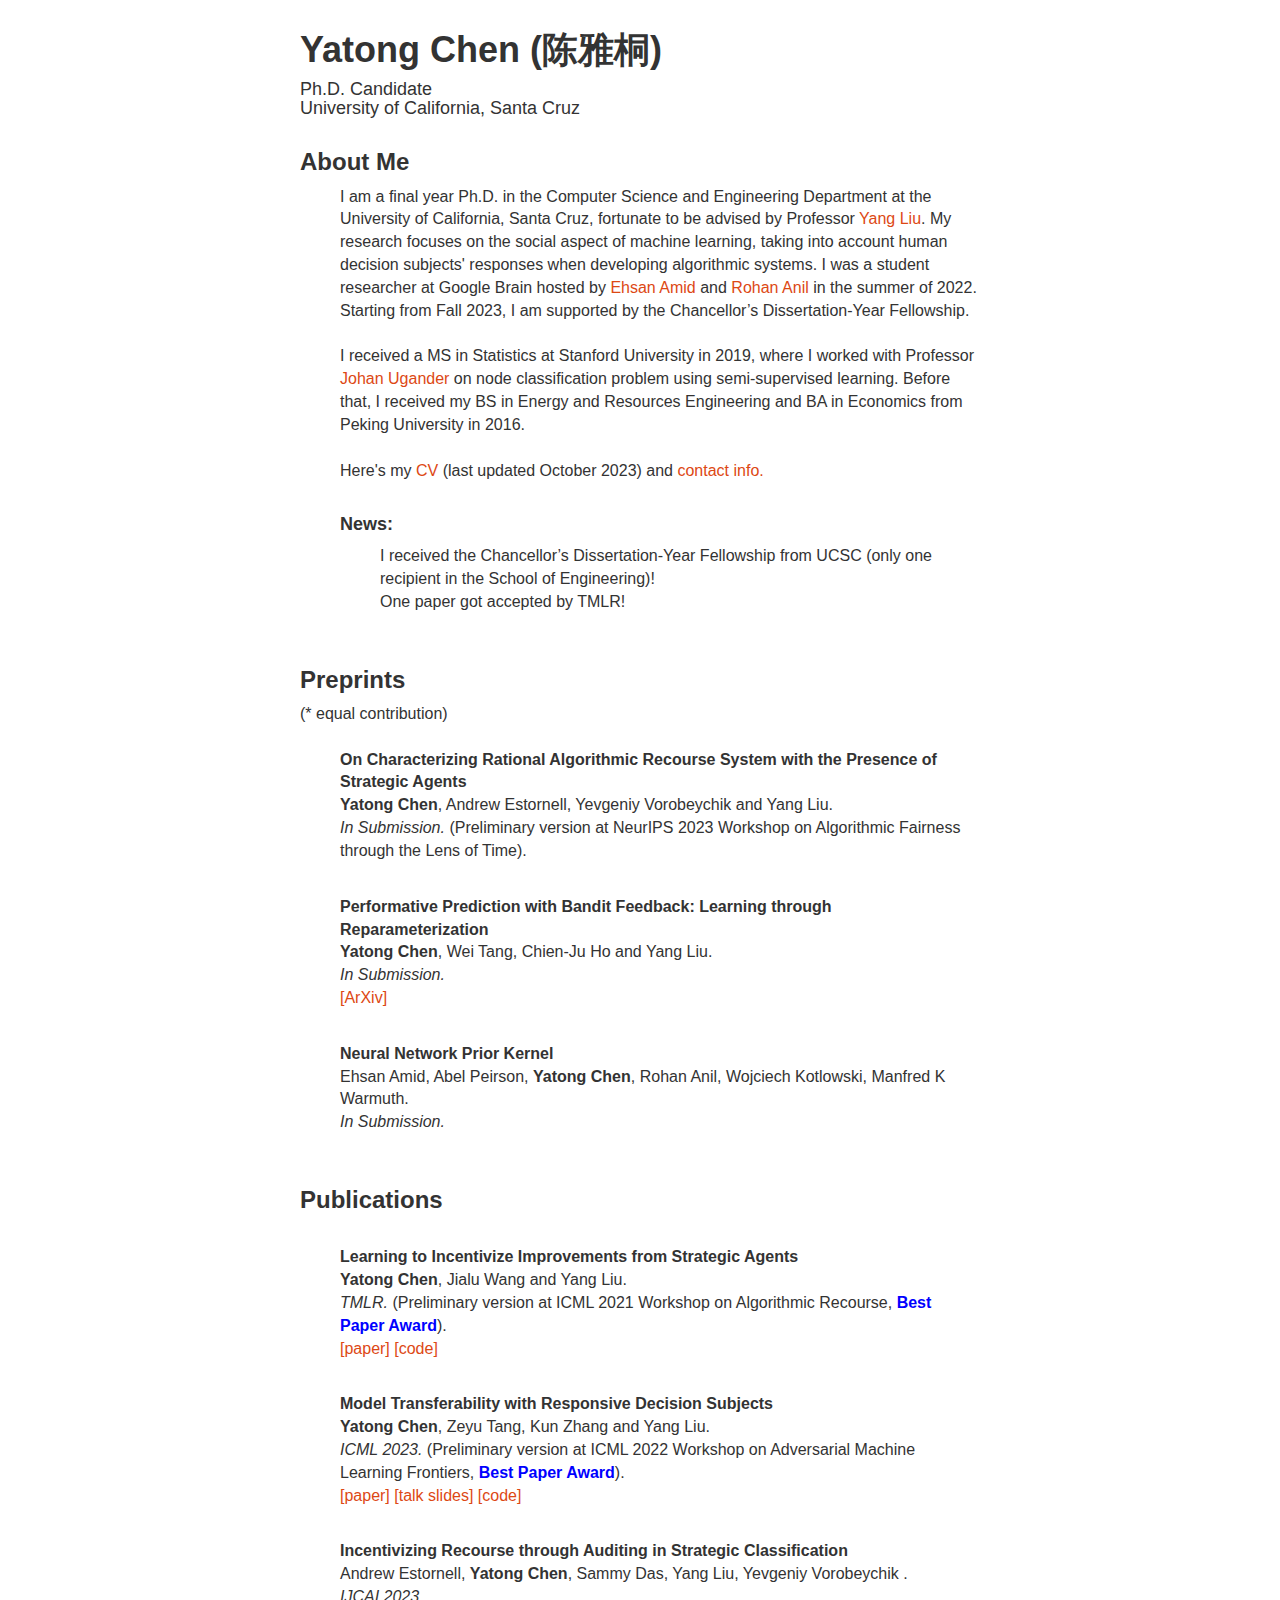
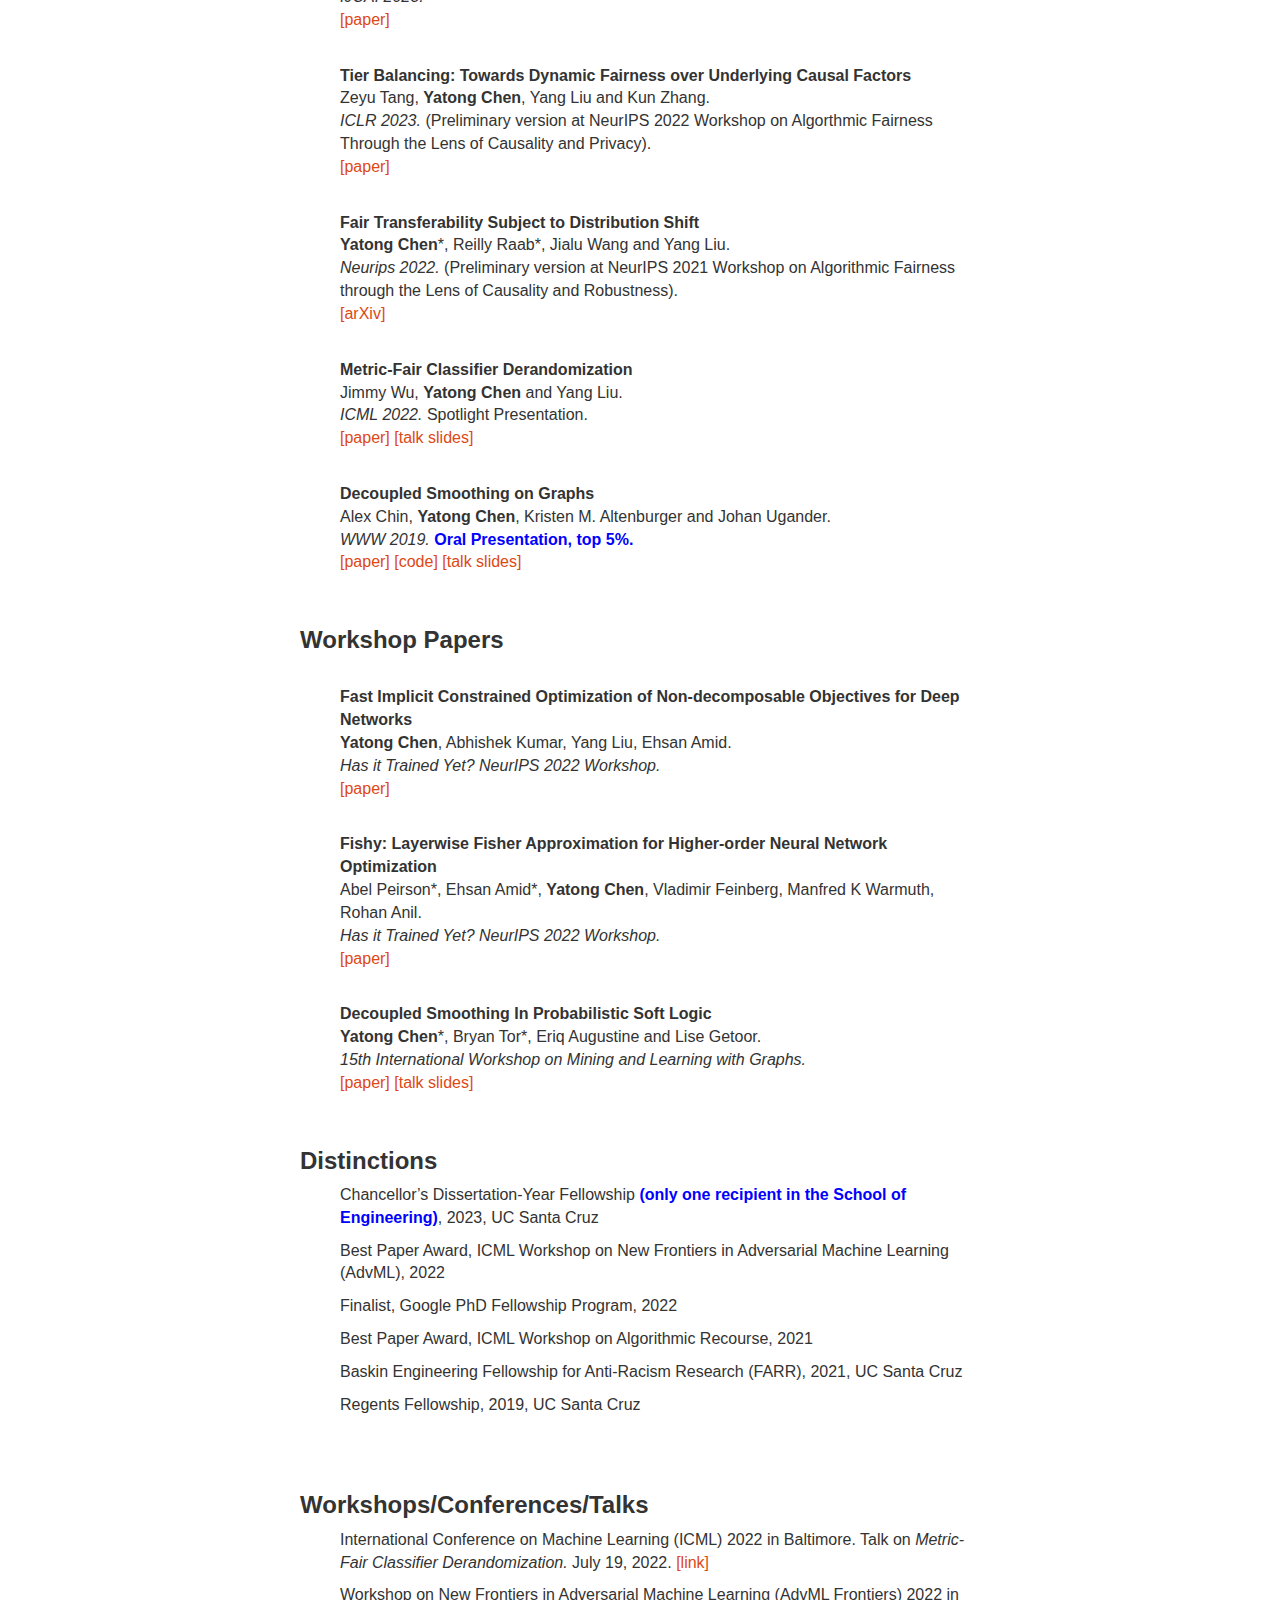
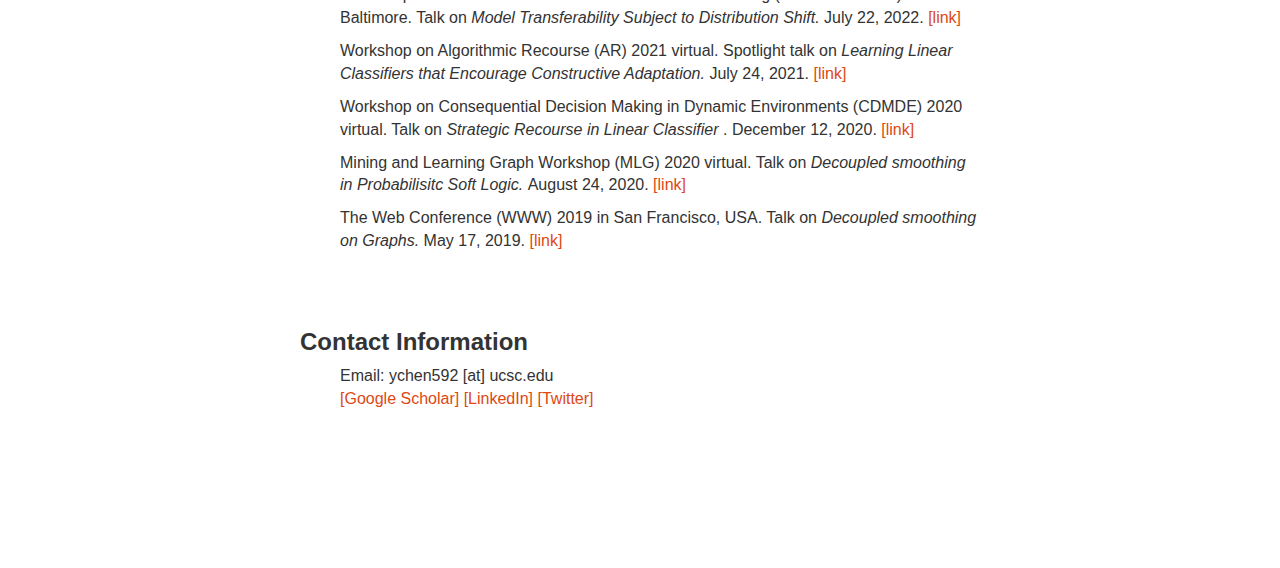
==== index.html @ 1df8ca0c "edit the view on phone" ====
<!DOCTYPE html>
<html lang="en">
<head>
    <!-- Global site tag (gtag.js) - Google Analytics -->
    <script async src="https://www.googletagmanager.com/gtag/js?id=UA-31678281-2"></script>
    <script>
      window.dataLayer = window.dataLayer || [];
      function gtag(){dataLayer.push(arguments);}
      gtag('js', new Date());

      gtag('config', 'UA-31678281-2');
  </script>
  <meta charset="utf-8">
  <meta http-equiv="X-UA-Compatible" content="IE=edge">
  <meta name="viewport" content="width=device-width, initial-scale=0.5”>

  <meta name="description" content="Yatong Chen">
  <meta name="author" content="Yatong Chen"> 

  <title>Yatong Chen</title>

  <meta name="viewport" content="width=device-width, initial-scale=1.0">

  <!-- Bootstrap core CSS -->
  <link href="css/bootstrap.min.css" rel="stylesheet">

  <!-- Custom styles for this template -->
  <link href="css.starter-template.css" rel="stylesheet">


  <!-- HTML5 shim and Respond.js for IE8 support of HTML5 elements and media queries -->
    <!--[if lt IE 9]>
      <script src="https://oss.maxcdn.com/html5shiv/3.7.2/html5shiv.min.js"></script>
      <script src="https://oss.maxcdn.com/respond/1.4.2/respond.min.js"></script>
  <![endif]-->
    <!-- ****** faviconit.com favicons ****** -->
<!--     <link rel="shortcut icon" href="/favicon.ico">
    <link rel="icon" sizes="16x16 32x32 64x64" href="/favicon.ico">
    <link rel="icon" type="image/png" sizes="196x196" href="/favicon-192.png">
    <link rel="icon" type="image/png" sizes="160x160" href="/favicon-160.png">
    <link rel="icon" type="image/png" sizes="96x96" href="/favicon-96.png">
    <link rel="icon" type="image/png" sizes="64x64" href="/favicon-64.png">
    <link rel="icon" type="image/png" sizes="32x32" href="/favicon-32.png">
    <link rel="icon" type="image/png" sizes="16x16" href="/favicon-16.png">
    <link rel="apple-touch-icon" href="/favicon-57.png">
    <link rel="apple-touch-icon" sizes="114x114" href="/favicon-114.png">
    <link rel="apple-touch-icon" sizes="72x72" href="/favicon-72.png">
    <link rel="apple-touch-icon" sizes="144x144" href="/favicon-144.png">
    <link rel="apple-touch-icon" sizes="60x60" href="/favicon-60.png">
    <link rel="apple-touch-icon" sizes="120x120" href="/favicon-120.png">
    <link rel="apple-touch-icon" sizes="76x76" href="/favicon-76.png">
    <link rel="apple-touch-icon" sizes="152x152" href="/favicon-152.png">
    <link rel="apple-touch-icon" sizes="180x180" href="/favicon-180.png"> -->
    <meta name="msapplication-TileColor" content="#FFFFFF">
    <meta name="msapplication-TileImage" content="/favicon-144.png">
    <meta name="msapplication-config" content="/browserconfig.xml">
    <!-- ****** faviconit.com favicons ****** -->

</head>


<p>

    <table width=“100%" border="0" cellspacing=“5” cellpadding=“55”>
      <tr>
        <td width=“100%" align=“left”><h1 style=“float:left;”><b>Yatong Chen (陈雅桐)  &nbsp <br></b></h1>
            <h4 style=“float:top;”> Ph.D. Candidate <br> University of California, Santa Cruz</h4><h5><!-- ychen592 [at] ucsc.edu<br> 
                <a href="https://scholar.google.com/citations?user=yoExm_UAAAAJ&hl=en">[Google Scholar]</a>
                <a href="https://www.linkedin.com/in/yatong-chen-184863126/">[LinkedIn]</a>
                <a href="https://twitter.com/YatongChen">[Twitter]</a>
            </h5></td> -->

<!--             <td align=“right”><br><br><img src="profile.jpg" 
                style=“max-width:1%;max-height:1%;text-indent: 0.5em” alt=“” />
            </td> --> 
            <td style="text-align: right;">
                <br><br>
                <img src="profile-pic-2023.png" style="max-width: 160px; max-height: 160px;" alt="" />
            </td>
        </tr>
    </table>


    <h3 id=‘#about’><b>About Me</b></h3>
    <ul>
        I am a final year Ph.D. in the Computer Science and Engineering Department at the University of California, Santa Cruz, fortunate to be advised by Professor <a href=http://www.yliuu.com/> Yang Liu</a>. My research focuses on the social aspect of machine learning, taking into account human decision subjects' responses when developing algorithmic systems. I was a student researcher at Google Brain hosted by <a href=https://sites.google.com/view/eamid/> Ehsan Amid </a> and <a href=https://research.google/people/105802/> Rohan Anil </a>in the summer of 2022. Starting from Fall 2023, I am supported by the Chancellor’s Dissertation-Year Fellowship. 
        <br>
        <br> 
        I received a MS in Statistics at Stanford University in 2019, where I worked with Professor <a href=http://stanford.edu/~jugander/> Johan Ugander</a> on node classification problem using semi-supervised learning.
        Before that, I received my BS in Energy and Resources Engineering and BA in Economics from Peking University in 2016.    

        <br>
        <br>

        Here's my <a href="https://drive.google.com/file/d/1x9NmUw4LxvF3R5E60BaffT-dtfCva-go/view?usp=sharing">CV</a> (last updated October 2023) and <a href="#contact">contact info.</a>

        <br>
        <br>

        <h4><b>News:</b></h4>


        <ul> I received the Chancellor’s Dissertation-Year Fellowship from UCSC (only one recipient in the School of Engineering)!
        </ul> 
        <ul> One paper got accepted by TMLR!
        </ul>         
         



    </ul>
    <br>

   <h3 id=‘Preprints’><b>Preprints</b></h3>

    (* equal contribution)
    <br>  
   <br>  

    <ul>
        <b>On Characterizing Rational Algorithmic Recourse System with the Presence of Strategic Agents</b><br>
        <b>Yatong Chen</b>, Andrew Estornell, Yevgeniy Vorobeychik and Yang Liu. <br>
         <i>In Submission. </i> (Preliminary version at NeurIPS 2023 Workshop on Algorithmic Fairness through the Lens of Time).<br>           
    </ul>  
    <br> 

    <ul>
        <b>Performative Prediction with Bandit Feedback: Learning through Reparameterization</b><br>
        <b>Yatong Chen</b>, Wei Tang, Chien-Ju Ho and Yang Liu. <br>
         <i>In Submission. </i> <br>   
         <a href="https://arxiv.org/abs/2305.01094">[ArXiv]</a>           
    </ul>  
    <br> 

    <ul>
        <b>Neural Network Prior Kernel</b><br>
        Ehsan Amid, Abel Peirson, <b>Yatong Chen</b>, Rohan Anil, Wojciech Kotlowski, Manfred K Warmuth. <br>
        <i> In Submission. </i> <br>                  
    </ul>  
    <br>  



    <h3 id=‘Publications’><b>Publications</b></h3>

<!--     (* equal contribution)
    <br>  -->  
    <br>   

    <ul>     
        <b>Learning to Incentivize Improvements from Strategic Agents </b> <br>                       
        <b>Yatong Chen</b>, Jialu Wang and Yang Liu. <br>
        <i>TMLR. </i> (Preliminary version at ICML 2021 Workshop on Algorithmic Recourse, <b style="color:blue;">Best Paper Award</b>). <br>
        <a href="https://openreview.net/pdf?id=W98AEKQ38Y">[paper]</a>
        <a href="https://github.com/UCSC-REAL/LightTouch">[code]</a>
    </ul>  
    <br> 

    <ul>
        <b>Model Transferability with Responsive Decision Subjects </b> <br>
        <b>Yatong Chen</b>, Zeyu Tang, Kun Zhang and Yang Liu. <br> 
        <i>ICML 2023.</i> (Preliminary version at ICML 2022 Workshop on Adversarial Machine Learning Frontiers, <b style="color:blue;">Best Paper Award</b>).<br>
        <a href="https://proceedings.mlr.press/v202/chen23y/chen23y.pdf">[paper]</a>
        <a href="https://docs.google.com/presentation/d/1zpg0tF43P7iiqZQ-6SPXj1weeCj-GciowmwYaD3SV1Q/edit?usp=sharing">[talk slides]</a>
       <a href="https://github.com/UCSC-REAL/Model_Transferability">[code]</a>

    </ul>
    <br> 



    <ul>
        <b> Incentivizing Recourse through Auditing in Strategic Classification</b> <br>
        Andrew Estornell, <b>Yatong Chen</b>, Sammy Das, Yang Liu, Yevgeniy  Vorobeychik .  <br>
        <i> IJCAI 2023. </i> <br> 
        <a href="https://www.ijcai.org/proceedings/2023/0045.pdf">[paper]</a>
              

    </ul> 
    <br>
<!--     <ul>
        <b>Fast Implicit Constrained Optimization of Non-decomposable Objectives for Deep Networks</b><br>
        <b>Yatong Chen</b>, Abhishek Kumar, Yang Liu, Ehsan Amid. <br>
         <i>Has it Trained Yet? NeurIPS 2022 Workshop. </i> <br>   
         <a href="https://openreview.net/pdf?id=u8kFmPafOc">[paper]</a><br>            
    </ul>  
    <br> 

    <ul>
        <b>Fishy: Layerwise Fisher Approximation for Higher-order Neural Network Optimization</b><br>
        Abel Peirson*, Ehsan Amid*, <b>Yatong Chen</b>, Vladimir Feinberg, Manfred K Warmuth, Rohan Anil. <br>
         <i>Has it Trained Yet? NeurIPS 2022 Workshop. </i> <br>  
         <a href="https://openreview.net/pdf?id=cScb-RrBQC">[paper]</a><br>            
    </ul>  
    <br>  -->





    <ul>
        <b>Tier Balancing: Towards Dynamic Fairness over Underlying Causal Factors</b> <br>
        Zeyu Tang, <b>Yatong Chen</b>, Yang Liu and Kun Zhang.  <br>
        <i> ICLR 2023. </i> (Preliminary version at NeurIPS 2022 Workshop on Algorthmic Fairness Through the Lens of Causality and Privacy).<br>
        <a href="https://arxiv.org/abs/2301.08987">[paper]</a><br>

    </ul> 
    <br>

    <ul>
        <b>Fair Transferability Subject to Distribution Shift</b> <br>
        <b>Yatong Chen</b>*, Reilly Raab*, Jialu Wang and Yang Liu.  <br>
        <i> Neurips 2022. </i> (Preliminary version at NeurIPS 2021 Workshop on Algorithmic Fairness through the Lens of Causality and Robustness).<br>
        <a href="https://arxiv.org/pdf/2206.00129.pdf">[arXiv]</a><br>

    </ul> 
    <br>

    <ul>
        <b>Metric-Fair Classifier Derandomization</b><br>
        Jimmy Wu, <b>Yatong Chen</b> and Yang Liu. <br>
         <i>ICML 2022. </i> Spotlight Presentation.<br>
        <a href="https://proceedings.mlr.press/v162/wu22a.html">[paper]</a>
        <a href="https://icml.cc/media/icml-2022/Slides/17055_rWJGgs5.pdf">[talk slides]</a>                           
    </ul>  
    <br> 


                   


    <ul>
        <b>Decoupled Smoothing on Graphs</b> <br> 
        Alex Chin, <b>Yatong Chen</b>, Kristen M. Altenburger and Johan Ugander. <br> 
        <i>WWW 2019. </i> <b style="color:blue;">Oral Presentation, top 5%.</b> <br>
        <a href="https://dl.acm.org/citation.cfm?id=3313748">[paper]</a>
        <a href="https://github.com/YatongChen/decoupled_smoothing_on_graphs">[code]</a>
        <a href=" http://stanford.edu/~jugander/papers/www19-decoupled-slides.pdf">[talk slides]</a>
    </ul>
    <br>

</ul>


 <h3 id=‘Workshop’><b>Workshop Papers</b></h3>
    <br>   

    <ul>
        <b>Fast Implicit Constrained Optimization of Non-decomposable Objectives for Deep Networks</b><br>
        <b>Yatong Chen</b>, Abhishek Kumar, Yang Liu, Ehsan Amid. <br>
         <i>Has it Trained Yet? NeurIPS 2022 Workshop. </i> <br>   
         <a href="https://openreview.net/pdf?id=u8kFmPafOc">[paper]</a><br>            
    </ul>  
    <br> 

    <ul>
        <b>Fishy: Layerwise Fisher Approximation for Higher-order Neural Network Optimization</b><br>
        Abel Peirson*, Ehsan Amid*, <b>Yatong Chen</b>, Vladimir Feinberg, Manfred K Warmuth, Rohan Anil. <br>
         <i>Has it Trained Yet? NeurIPS 2022 Workshop. </i> <br>  
         <a href="https://openreview.net/pdf?id=cScb-RrBQC">[paper]</a><br>            
    </ul>  
    <br> 

    <ul>
        <b>Decoupled Smoothing In Probabilistic Soft Logic </b> <br> 
        <b>Yatong Chen</b>*, Bryan Tor*, Eriq Augustine and Lise Getoor. <br>
        <i>15th International Workshop on Mining and Learning with Graphs.</i> <br> 
        <a href="http://www.mlgworkshop.org/2020/papers/MLG2020_paper_31.pdf">[paper]</a>
        <a href=" https://docs.google.com/presentation/d/1kqzejzGO-PLFPX0_oYRYmP-U3qFvr4SjZPKYpsbmIRI/edit?usp=sharing">[talk slides]</a>
    </ul>

    <br>   


<h3 id=‘distinctions’><b>Distinctions</b></h3>

<ul>
Chancellor’s Dissertation-Year Fellowship <b style="color:blue;">(only one recipient in the School of Engineering)</b>, 2023, UC Santa Cruz
</ul>

<ul>
    Best Paper Award, ICML Workshop on New Frontiers in Adversarial Machine Learning (AdvML), 2022
</ul>
<ul>
    Finalist, Google PhD Fellowship Program, 2022
</ul>
<ul>
    Best Paper Award, ICML Workshop on Algorithmic Recourse, 2021
</ul>
<ul>
    Baskin Engineering Fellowship for Anti-Racism Research (FARR), 2021, UC Santa Cruz  
</ul>
<ul>                               
    Regents Fellowship, 2019, UC Santa Cruz
</ul>
<br>
</ul>
<br>


<h3 id='talk'><b>Workshops/Conferences/Talks</b></h3>

<ul>    
    International Conference on Machine Learning (ICML) 2022 in Baltimore. Talk on <i>Metric-Fair Classifier Derandomization.</i> July 19, 2022. <a href="https://icml.cc/virtual/2022/spotlight/17056">[link]</a>
</ul> 

<ul>    
    Workshop on New Frontiers in Adversarial Machine Learning (AdvML Frontiers) 2022 in Baltimore. Talk on <i>Model Transferability Subject to Distribution Shift. </i> July 22, 2022. <a href="https://advml-frontier.github.io/">[link]</a>
</ul> 

<ul>    
    Workshop on Algorithmic Recourse (AR) 2021  virtual. Spotlight talk on <i>Learning Linear Classifiers that Encourage Constructive Adaptation. </i> July 24, 2021. <a href="https://sites.google.com/view/recourse21/">[link]</a>
</ul>                                  
<ul>    
    Workshop on Consequential Decision Making
    in Dynamic Environments (CDMDE) 2020  virtual. Talk on <i>Strategic Recourse in Linear Classifier </i>. December 12, 2020. <a href="https://dynamicdecisions.github.io/">[link]</a>
</ul>                              
<ul>    
    Mining and Learning Graph Workshop (MLG) 2020  virtual. Talk on <i>Decoupled smoothing in Probabilisitc Soft Logic. </i> August 24, 2020. <a href="http://www.mlgworkshop.org/2020/">[link]</a>
</ul>                              
<ul>    
    The Web Conference (WWW) 2019  in San Francisco, USA. Talk on <i>Decoupled smoothing on Graphs.</i> May 17, 2019. <a href="https://www2019.thewebconf.org/">[link]</a>
</ul>
<br>
<br>
</ul>

<h3 id="contact"><b>Contact Information</b></h3>

<ul>

Email: ychen592 [at] ucsc.edu
<br>

<a href="https://scholar.google.com/citations?user=yoExm_UAAAAJ&hl=en">[Google Scholar]</a>
<a href="https://www.linkedin.com/in/yatong-chen-184863126/">[LinkedIn]</a>
<a href="https://twitter.com/YatongChen">[Twitter]</a>
</ul>

<br>
<br>
<br>
<br>
<br>
<br>


</p>


    <!-- Bootstrap core JavaScript
        ================================================== -->
        <!-- Placed at the end of the document so the pages load faster -->
        <script src="https://ajax.googleapis.com/ajax/libs/jquery/1.11.3/jquery.min.js"></script>
        <script src="js/bootstrap.min.js"></script>
        <!-- IE10 viewport hack for Surface/desktop Windows 8 bug -->
        <script src="js/ie10-viewport-bug-workaround.js"></script>
    </body>
    </html>
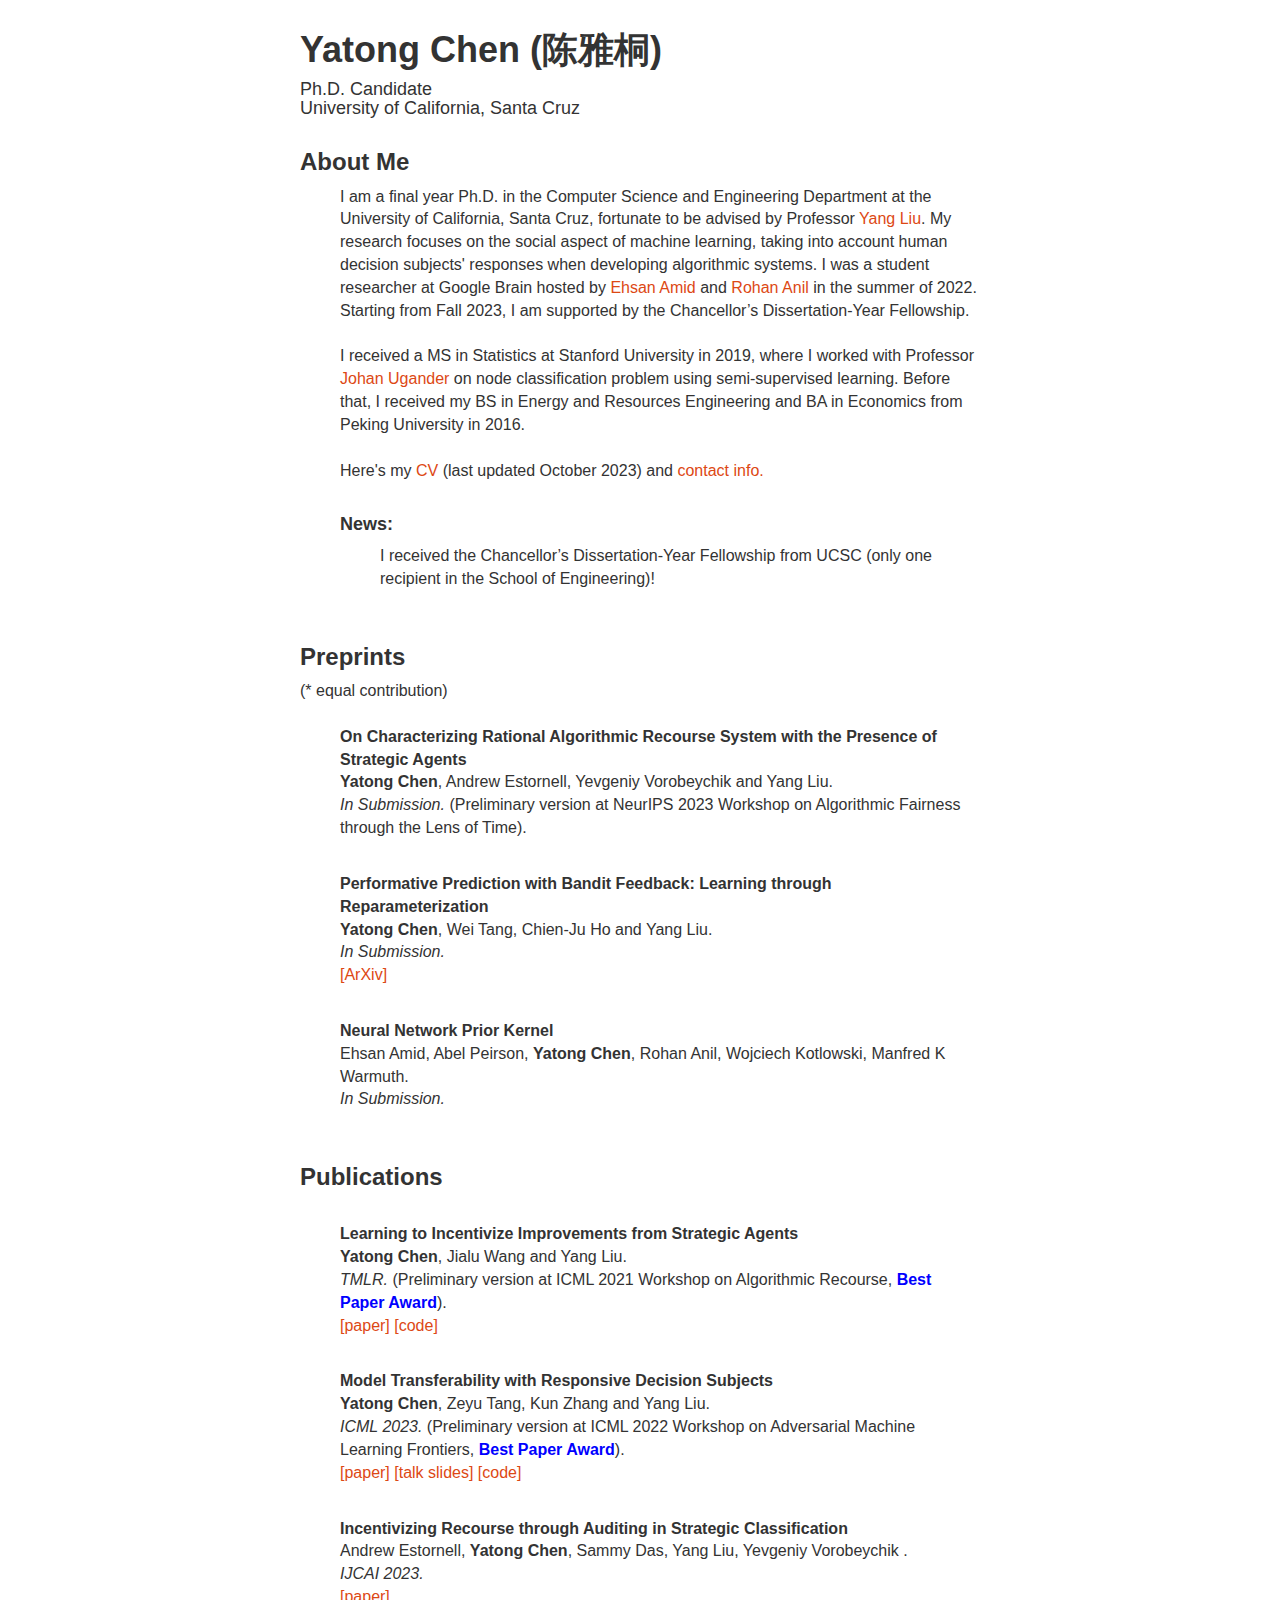
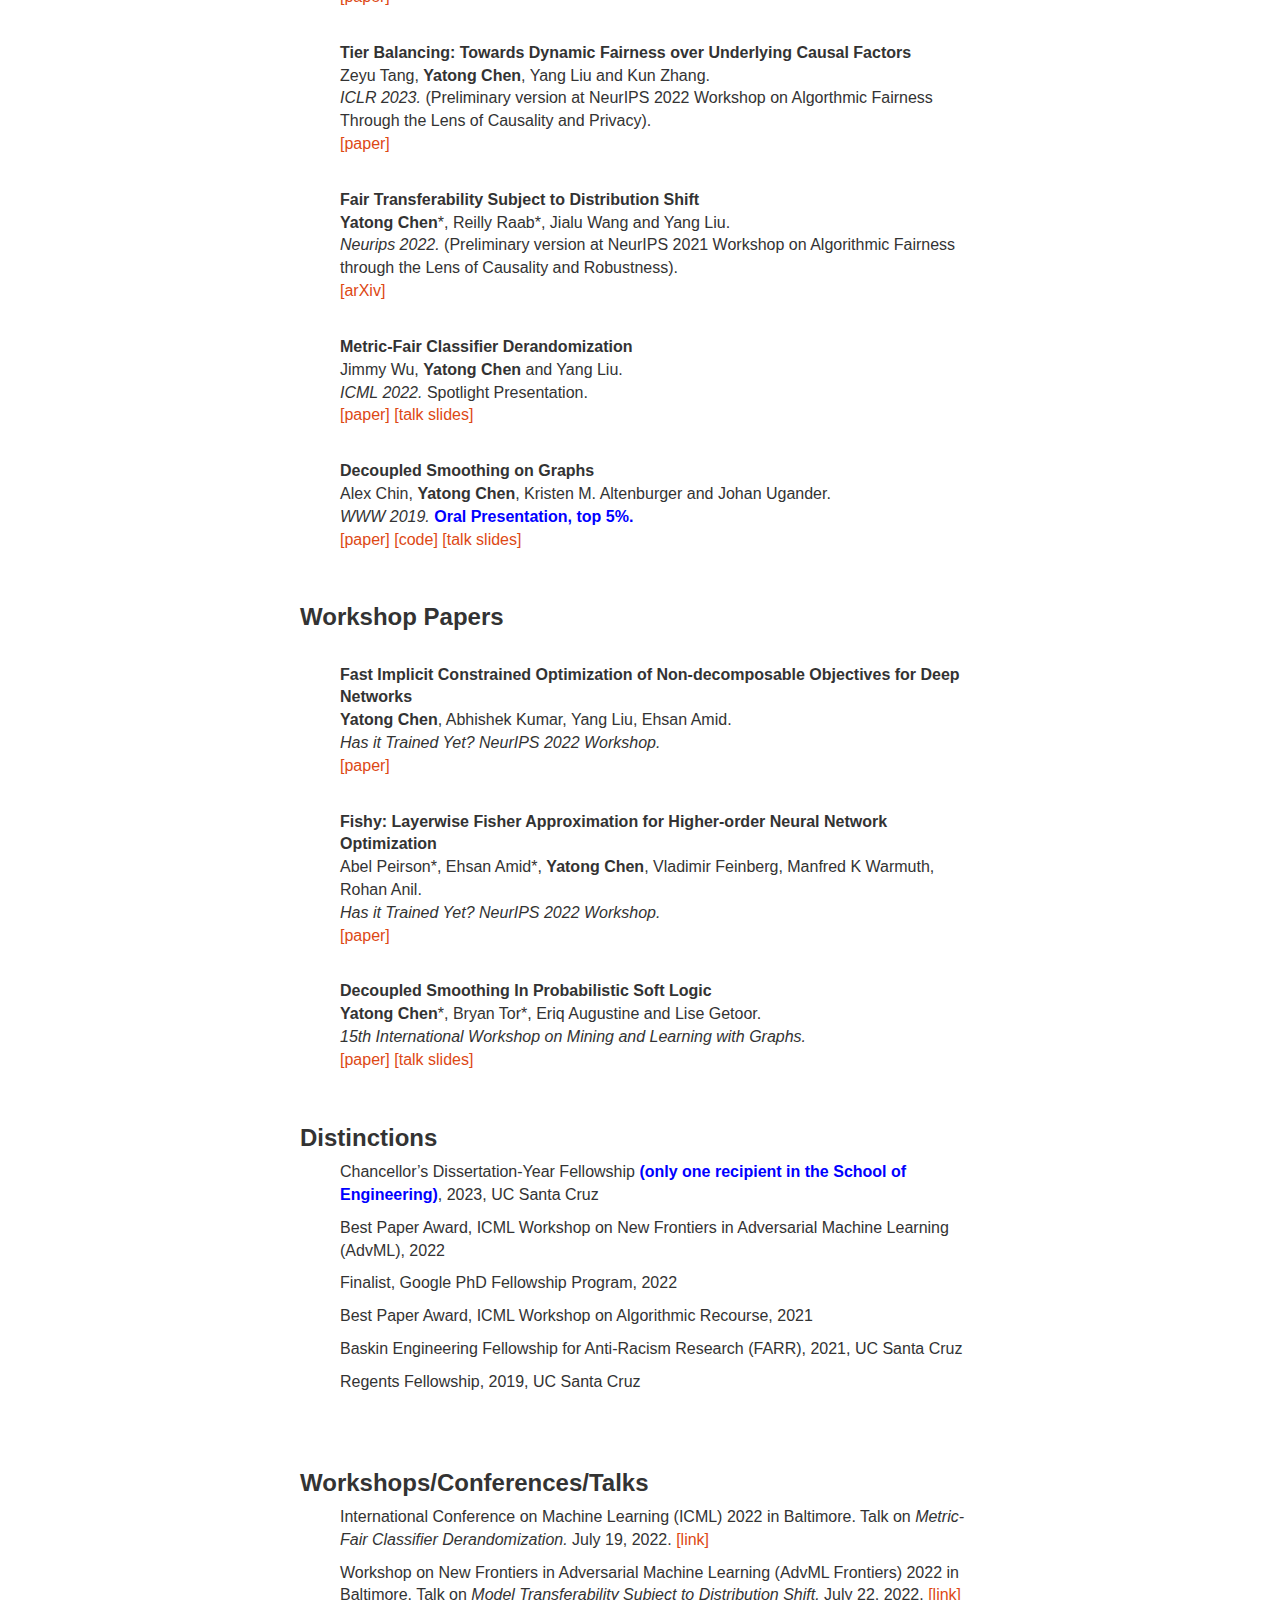
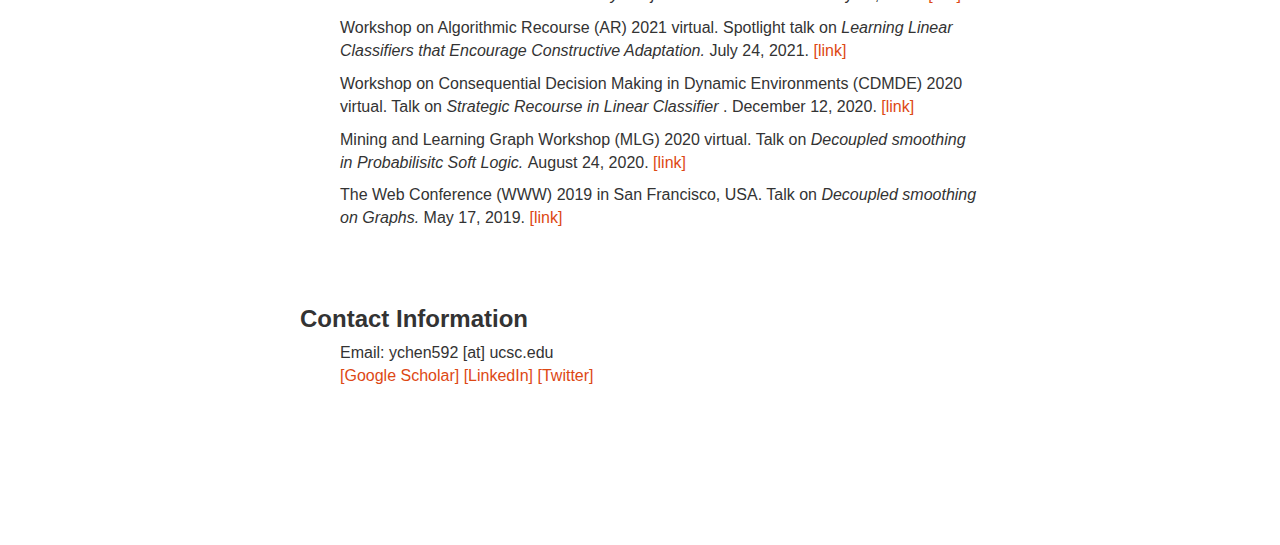
==== commit 5b92e158: "edit" ====
--- a/index.html
+++ b/index.html
@@ -92,7 +92,7 @@
         <br>
         <br>
 
-        Here's my <a href="https://drive.google.com/file/d/1x9NmUw4LxvF3R5E60BaffT-dtfCva-go/view?usp=sharing">CV</a> (last updated October 2023) and <a href="#contact">contact info.</a>
+        Here's my <a href="https://drive.google.com/file/d/1N-Di3DfQDQZdzUwJzIQcbzheDhs7FBJL/view?usp=sharing">CV</a> (last updated October 2023) and <a href="#contact">contact info.</a>
 
         <br>
         <br>
@@ -102,10 +102,7 @@
 
         <ul> I received the Chancellor’s Dissertation-Year Fellowship from UCSC (only one recipient in the School of Engineering)!
         </ul> 
-        <ul> One paper got accepted by TMLR!
-        </ul>         
-         
-
+        
 
 
     </ul>
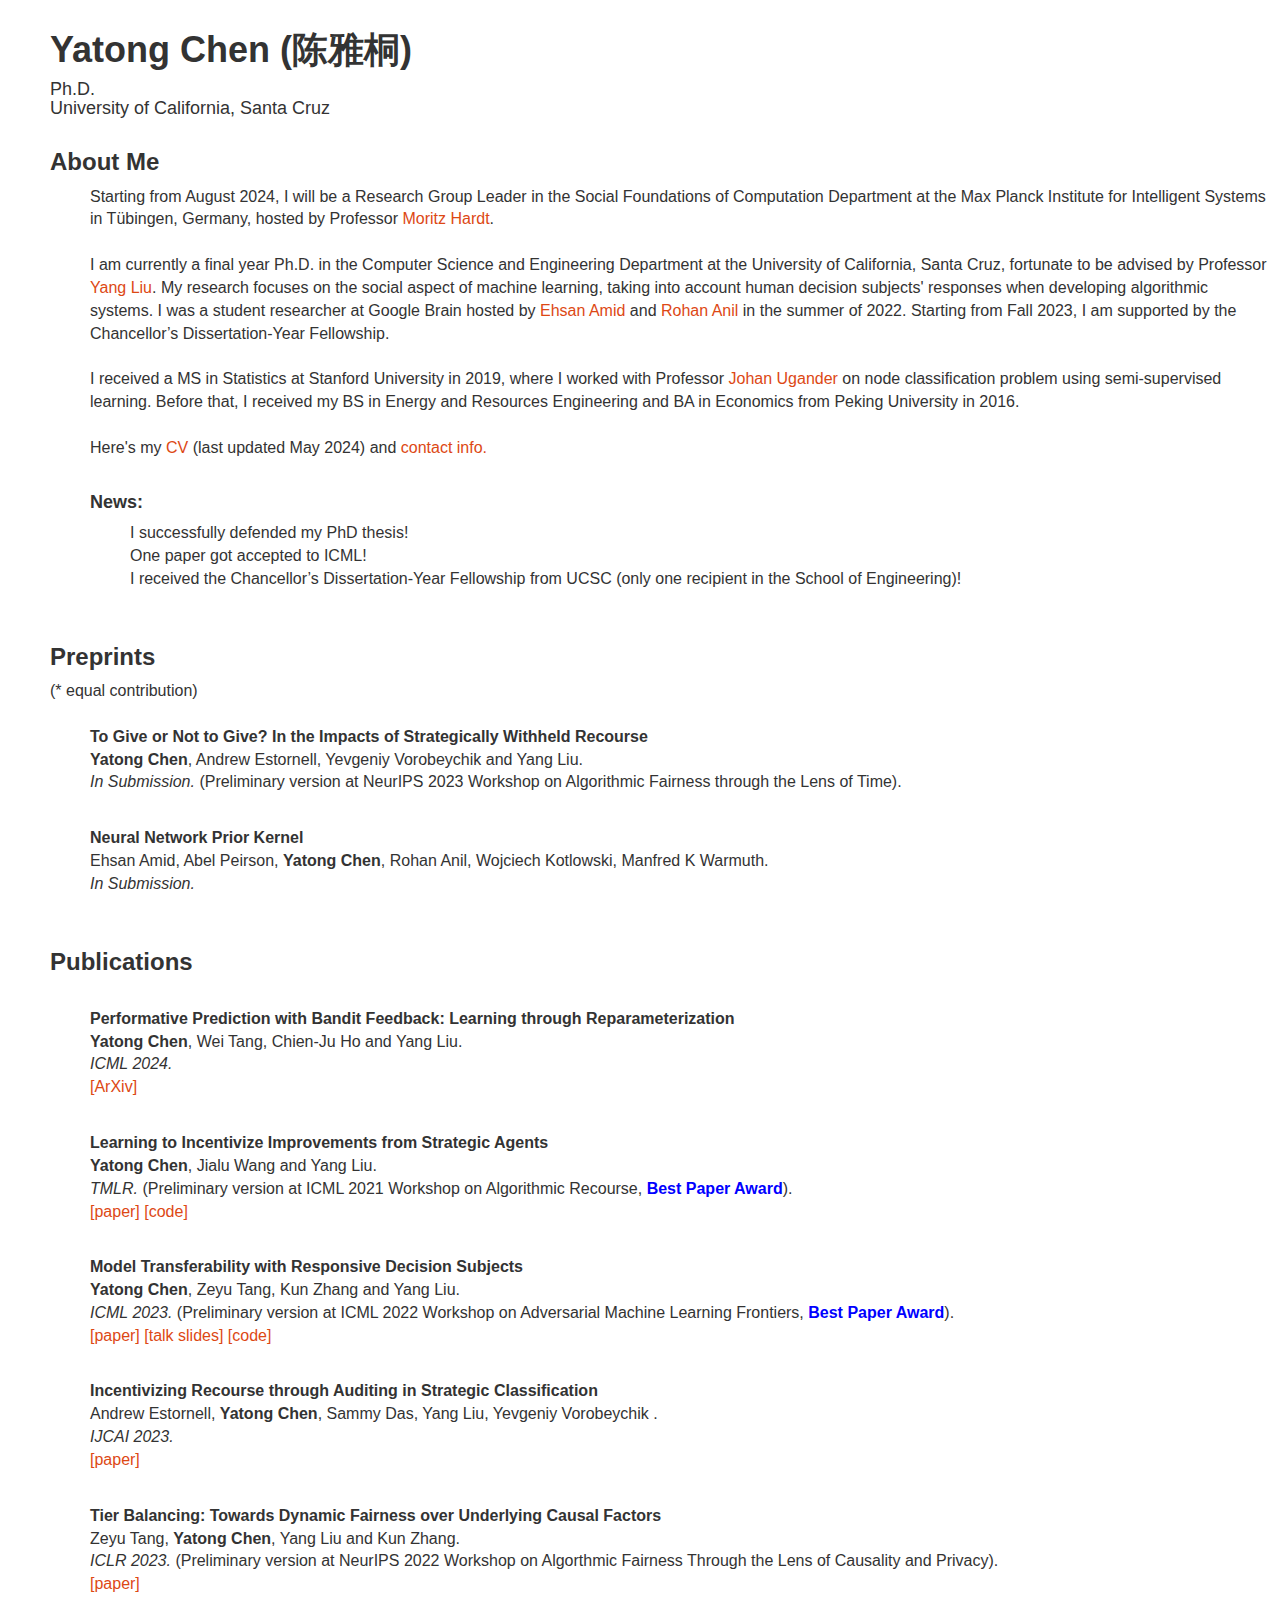
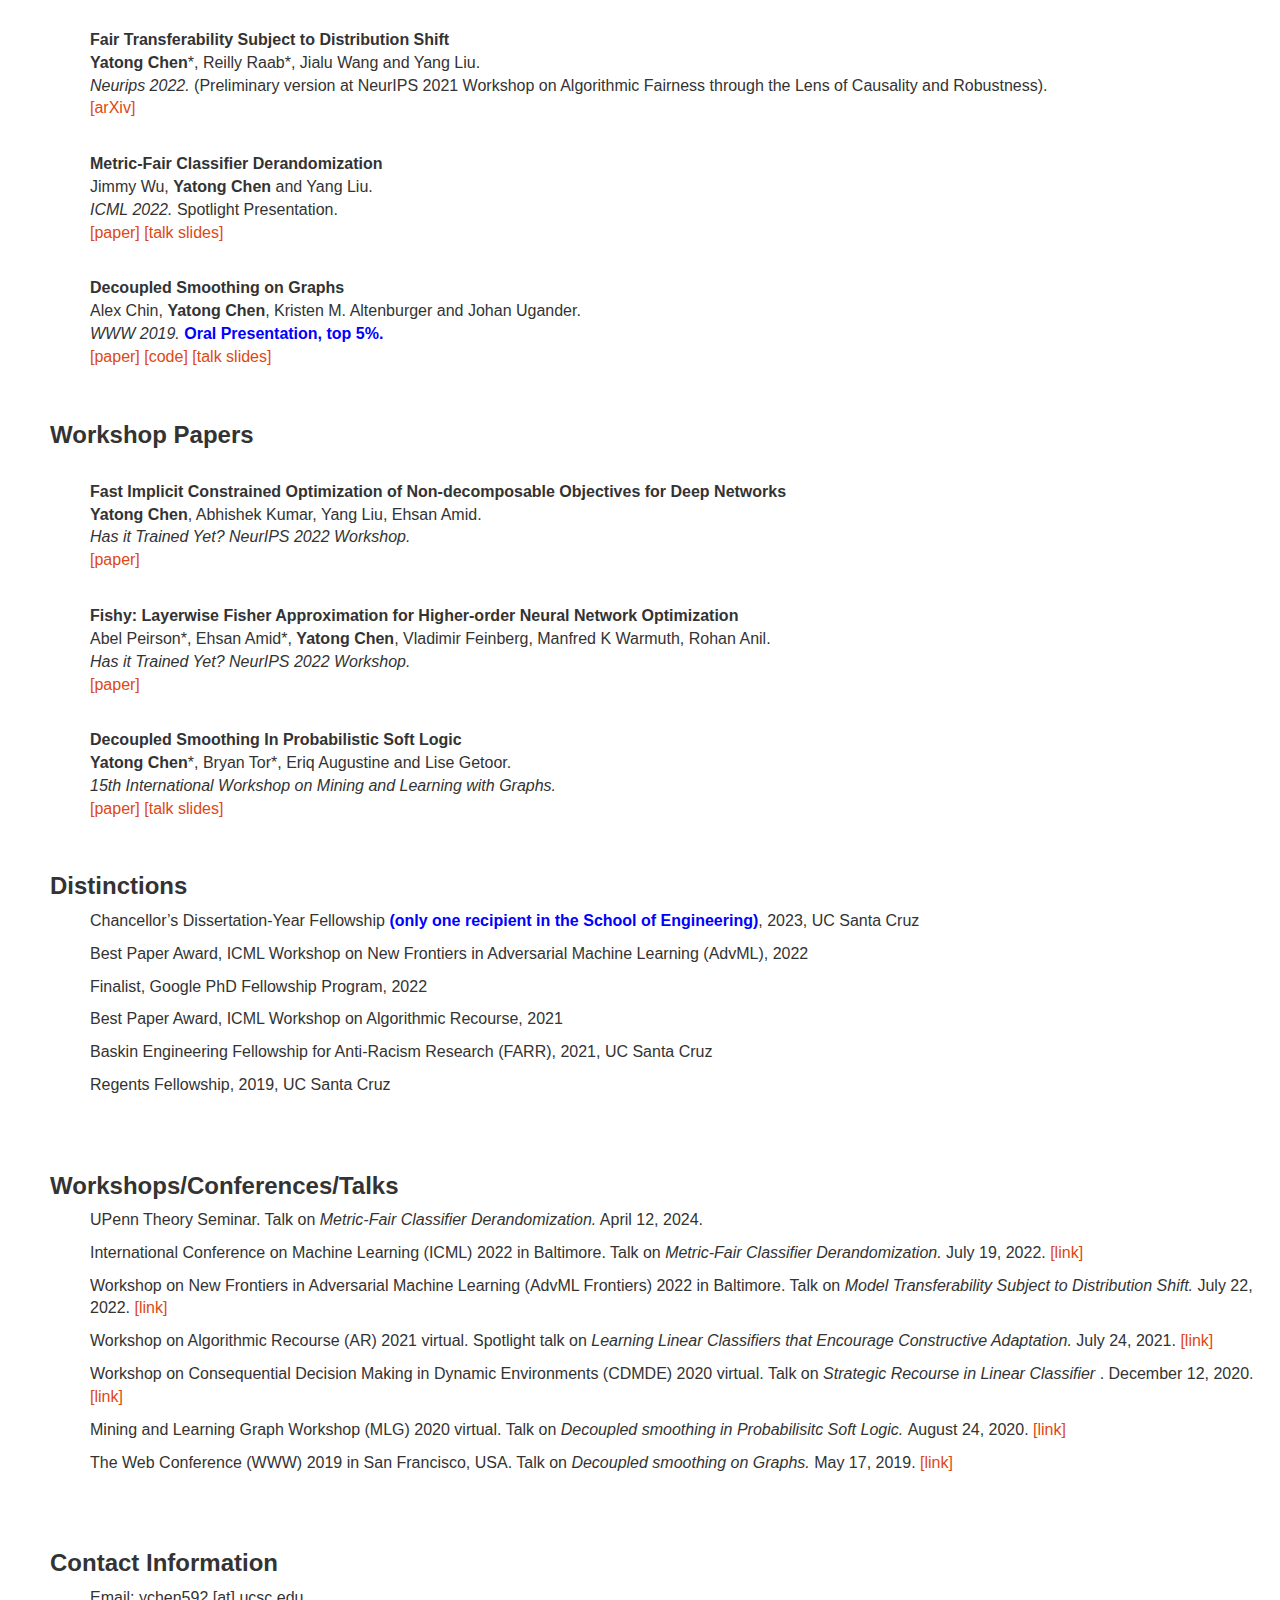
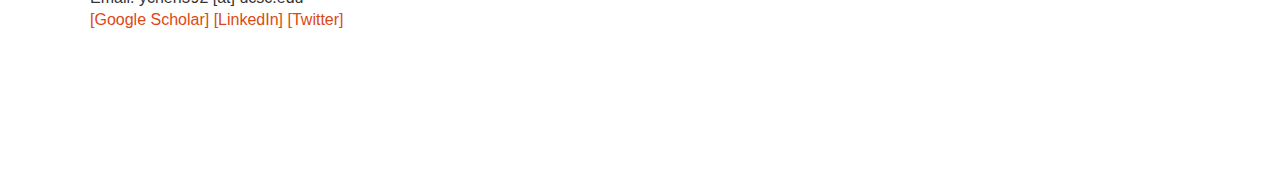
==== commit 53960d44: "the latest website" ====
--- a/index.html
+++ b/index.html
@@ -64,7 +64,7 @@
     <table width=“100%" border="0" cellspacing=“5” cellpadding=“55”>
       <tr>
         <td width=“100%" align=“left”><h1 style=“float:left;”><b>Yatong Chen (陈雅桐)  &nbsp <br></b></h1>
-            <h4 style=“float:top;”> Ph.D. Candidate <br> University of California, Santa Cruz</h4><h5><!-- ychen592 [at] ucsc.edu<br> 
+            <h4 style=“float:top;”> Ph.D. <br> University of California, Santa Cruz</h4><h5><!-- ychen592 [at] ucsc.edu<br> 
                 <a href="https://scholar.google.com/citations?user=yoExm_UAAAAJ&hl=en">[Google Scholar]</a>
                 <a href="https://www.linkedin.com/in/yatong-chen-184863126/">[LinkedIn]</a>
                 <a href="https://twitter.com/YatongChen">[Twitter]</a>
@@ -83,8 +83,14 @@
 
     <h3 id=‘#about’><b>About Me</b></h3>
     <ul>
-        I am a final year Ph.D. in the Computer Science and Engineering Department at the University of California, Santa Cruz, fortunate to be advised by Professor <a href=http://www.yliuu.com/> Yang Liu</a>. My research focuses on the social aspect of machine learning, taking into account human decision subjects' responses when developing algorithmic systems. I was a student researcher at Google Brain hosted by <a href=https://sites.google.com/view/eamid/> Ehsan Amid </a> and <a href=https://research.google/people/105802/> Rohan Anil </a>in the summer of 2022. Starting from Fall 2023, I am supported by the Chancellor’s Dissertation-Year Fellowship. 
-        <br>
+        Starting from August 2024, I will be a Research Group Leader in the Social Foundations of Computation Department at the Max Planck Institute for Intelligent Systems in Tübingen, Germany, hosted by Professor <a href=https://www.mrtz.org/> Moritz Hardt</a>.
+
+        <br>
+
+        <br>
+        I am currently a final year Ph.D. in the Computer Science and Engineering Department at the University of California, Santa Cruz, fortunate to be advised by Professor <a href=http://www.yliuu.com/> Yang Liu</a>. My research focuses on the social aspect of machine learning, taking into account human decision subjects' responses when developing algorithmic systems. I was a student researcher at Google Brain hosted by <a href=https://sites.google.com/view/eamid/> Ehsan Amid </a> and <a href=https://research.google/people/105802/> Rohan Anil </a>in the summer of 2022. Starting from Fall 2023, I am supported by the Chancellor’s Dissertation-Year Fellowship. 
+        <br>
+
         <br> 
         I received a MS in Statistics at Stanford University in 2019, where I worked with Professor <a href=http://stanford.edu/~jugander/> Johan Ugander</a> on node classification problem using semi-supervised learning.
         Before that, I received my BS in Energy and Resources Engineering and BA in Economics from Peking University in 2016.    
@@ -92,13 +98,18 @@
         <br>
         <br>
 
-        Here's my <a href="https://drive.google.com/file/d/1N-Di3DfQDQZdzUwJzIQcbzheDhs7FBJL/view?usp=sharing">CV</a> (last updated October 2023) and <a href="#contact">contact info.</a>
+        Here's my <a href="https://drive.google.com/file/d/1N-Di3DfQDQZdzUwJzIQcbzheDhs7FBJL/view?usp=sharing">CV</a> (last updated May 2024) and <a href="#contact">contact info.</a>
 
         <br>
         <br>
 
         <h4><b>News:</b></h4>
 
+        <ul> I successfully defended my PhD thesis! 
+        </ul> 
+
+        <ul> One paper got accepted to ICML! 
+        </ul> 
 
         <ul> I received the Chancellor’s Dissertation-Year Fellowship from UCSC (only one recipient in the School of Engineering)!
         </ul> 
@@ -115,19 +126,12 @@
    <br>  
 
     <ul>
-        <b>On Characterizing Rational Algorithmic Recourse System with the Presence of Strategic Agents</b><br>
+        <b>To Give or Not to Give? In the Impacts of Strategically Withheld Recourse</b><br>
         <b>Yatong Chen</b>, Andrew Estornell, Yevgeniy Vorobeychik and Yang Liu. <br>
          <i>In Submission. </i> (Preliminary version at NeurIPS 2023 Workshop on Algorithmic Fairness through the Lens of Time).<br>           
     </ul>  
     <br> 
 
-    <ul>
-        <b>Performative Prediction with Bandit Feedback: Learning through Reparameterization</b><br>
-        <b>Yatong Chen</b>, Wei Tang, Chien-Ju Ho and Yang Liu. <br>
-         <i>In Submission. </i> <br>   
-         <a href="https://arxiv.org/abs/2305.01094">[ArXiv]</a>           
-    </ul>  
-    <br> 
 
     <ul>
         <b>Neural Network Prior Kernel</b><br>
@@ -143,6 +147,14 @@
 <!--     (* equal contribution)
     <br>  -->  
     <br>   
+
+    <ul>
+        <b>Performative Prediction with Bandit Feedback: Learning through Reparameterization</b><br>
+        <b>Yatong Chen</b>, Wei Tang, Chien-Ju Ho and Yang Liu. <br>
+         <i>ICML 2024. </i> <br>   
+         <a href="https://arxiv.org/abs/2305.01094">[ArXiv]</a>           
+    </ul>  
+    <br> 
 
     <ul>     
         <b>Learning to Incentivize Improvements from Strategic Agents </b> <br>                       
@@ -296,6 +308,9 @@
 
 
 <h3 id='talk'><b>Workshops/Conferences/Talks</b></h3>
+
+<ul>  UPenn Theory Seminar. Talk on <i>Metric-Fair Classifier Derandomization.</i> April 12, 2024. 
+</ul> 
 
 <ul>    
     International Conference on Machine Learning (ICML) 2022 in Baltimore. Talk on <i>Metric-Fair Classifier Derandomization.</i> July 19, 2022. <a href="https://icml.cc/virtual/2022/spotlight/17056">[link]</a>
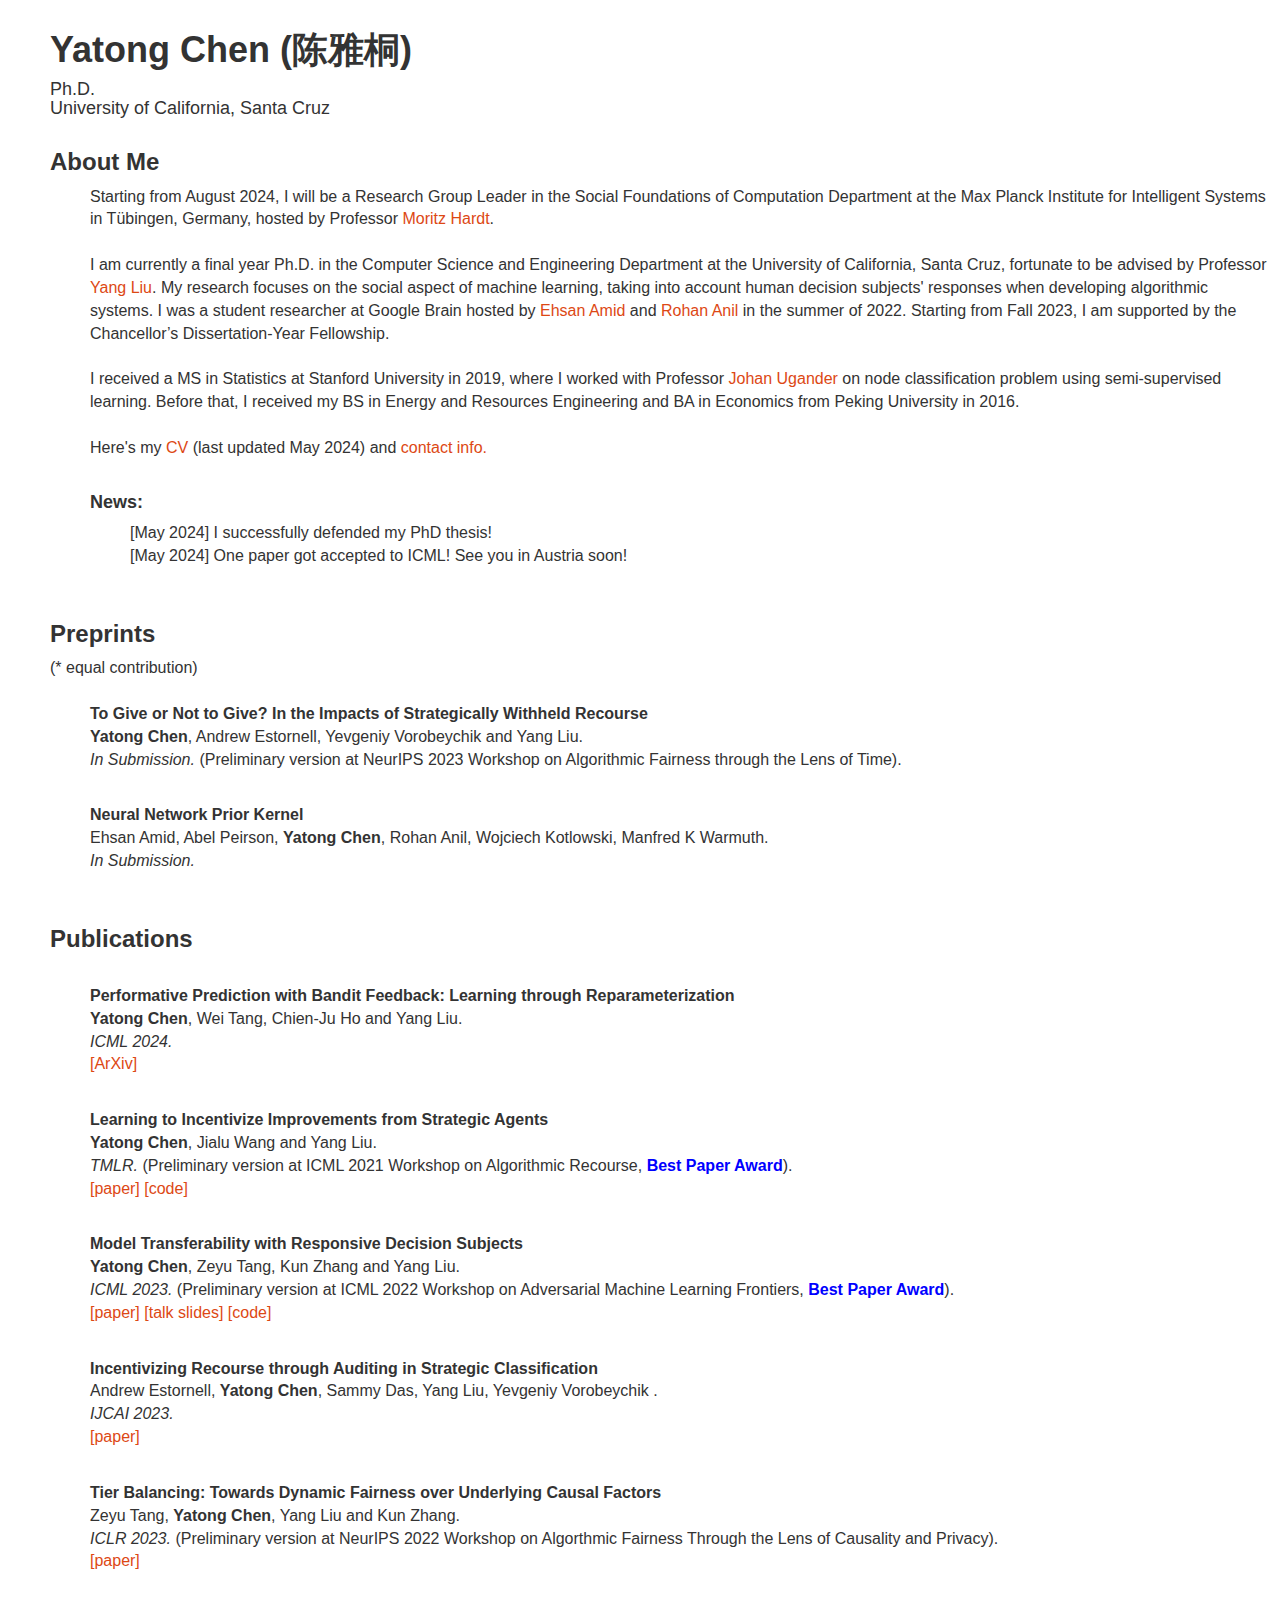
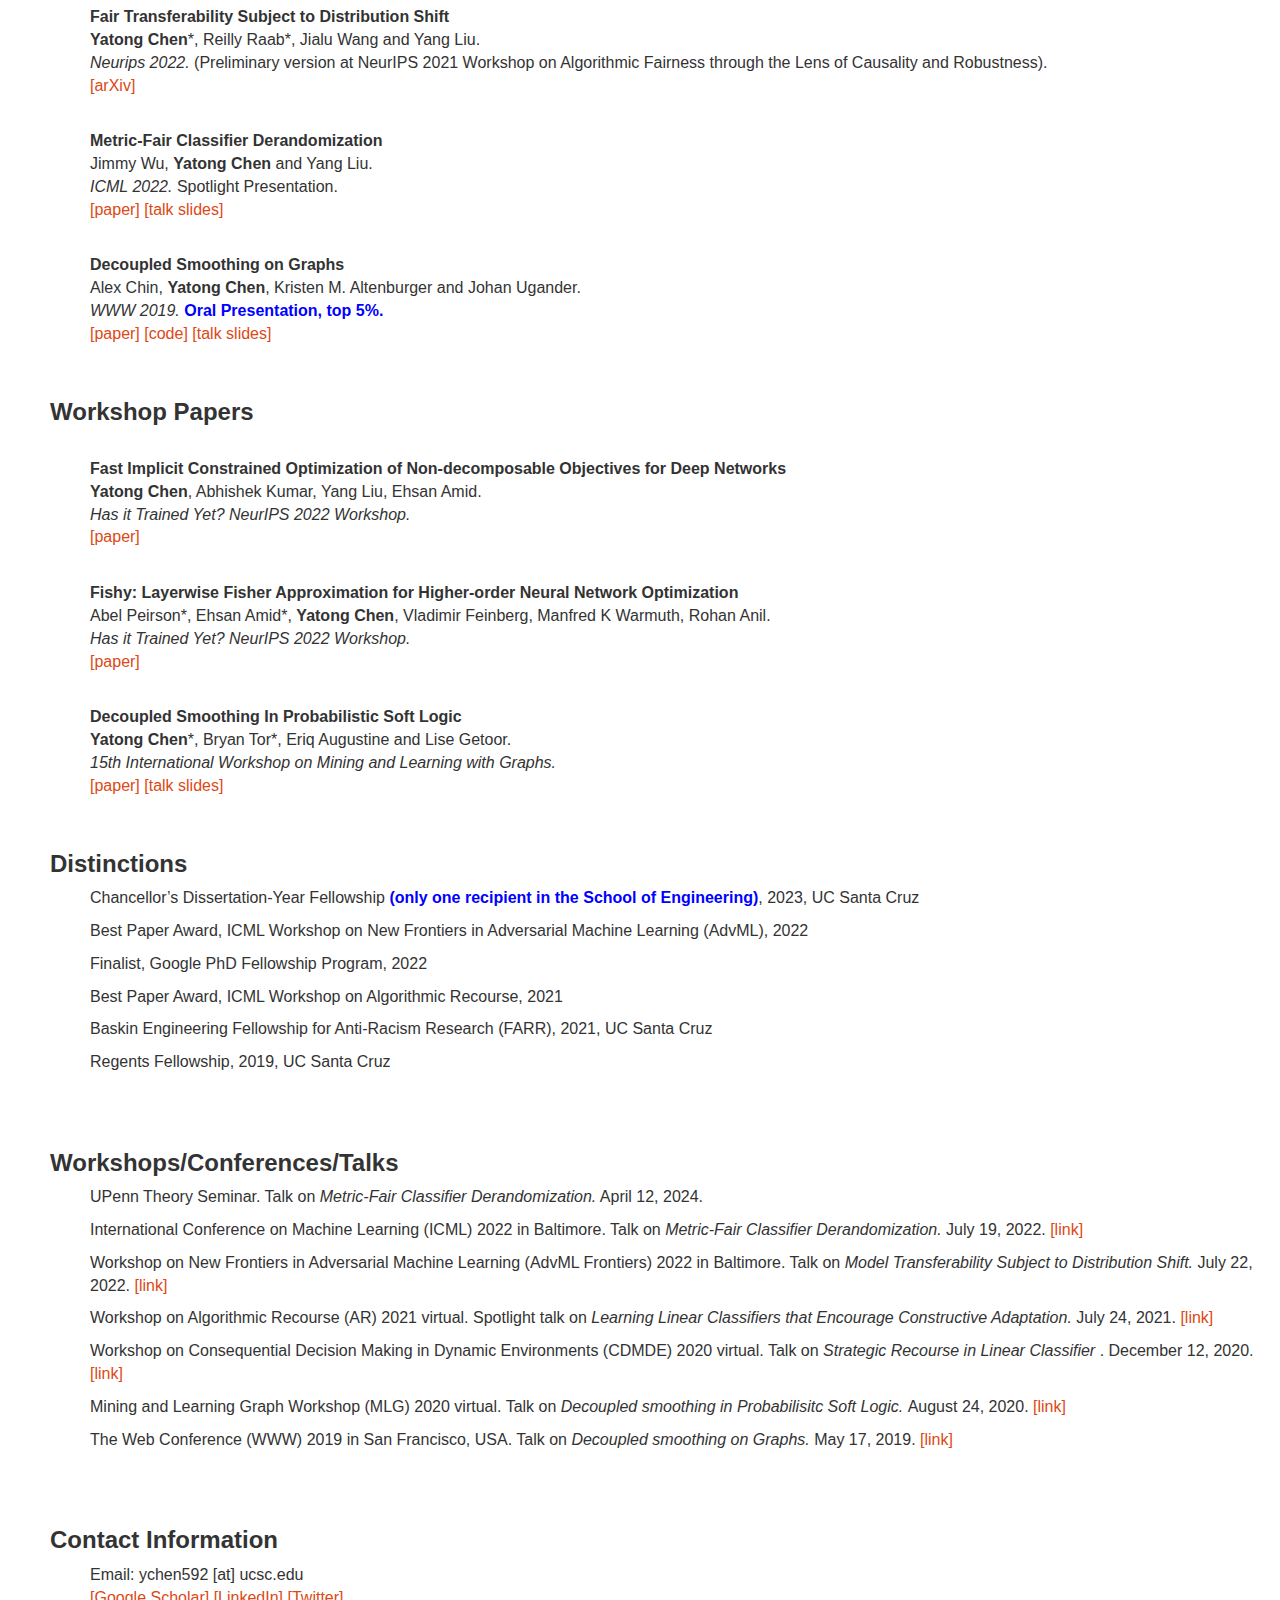
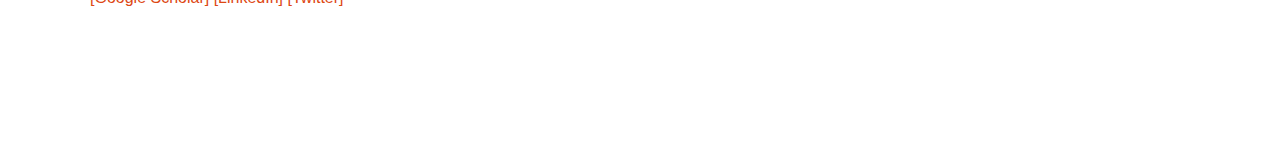
==== commit 4cdbcd2f: "the latest website" ====
--- a/index.html
+++ b/index.html
@@ -105,13 +105,10 @@
 
         <h4><b>News:</b></h4>
 
-        <ul> I successfully defended my PhD thesis! 
+        <ul> [May 2024] I successfully defended my PhD thesis! 
         </ul> 
 
-        <ul> One paper got accepted to ICML! 
-        </ul> 
-
-        <ul> I received the Chancellor’s Dissertation-Year Fellowship from UCSC (only one recipient in the School of Engineering)!
+        <ul> [May 2024] One paper got accepted to ICML! See you in Austria soon!
         </ul> 
         
 
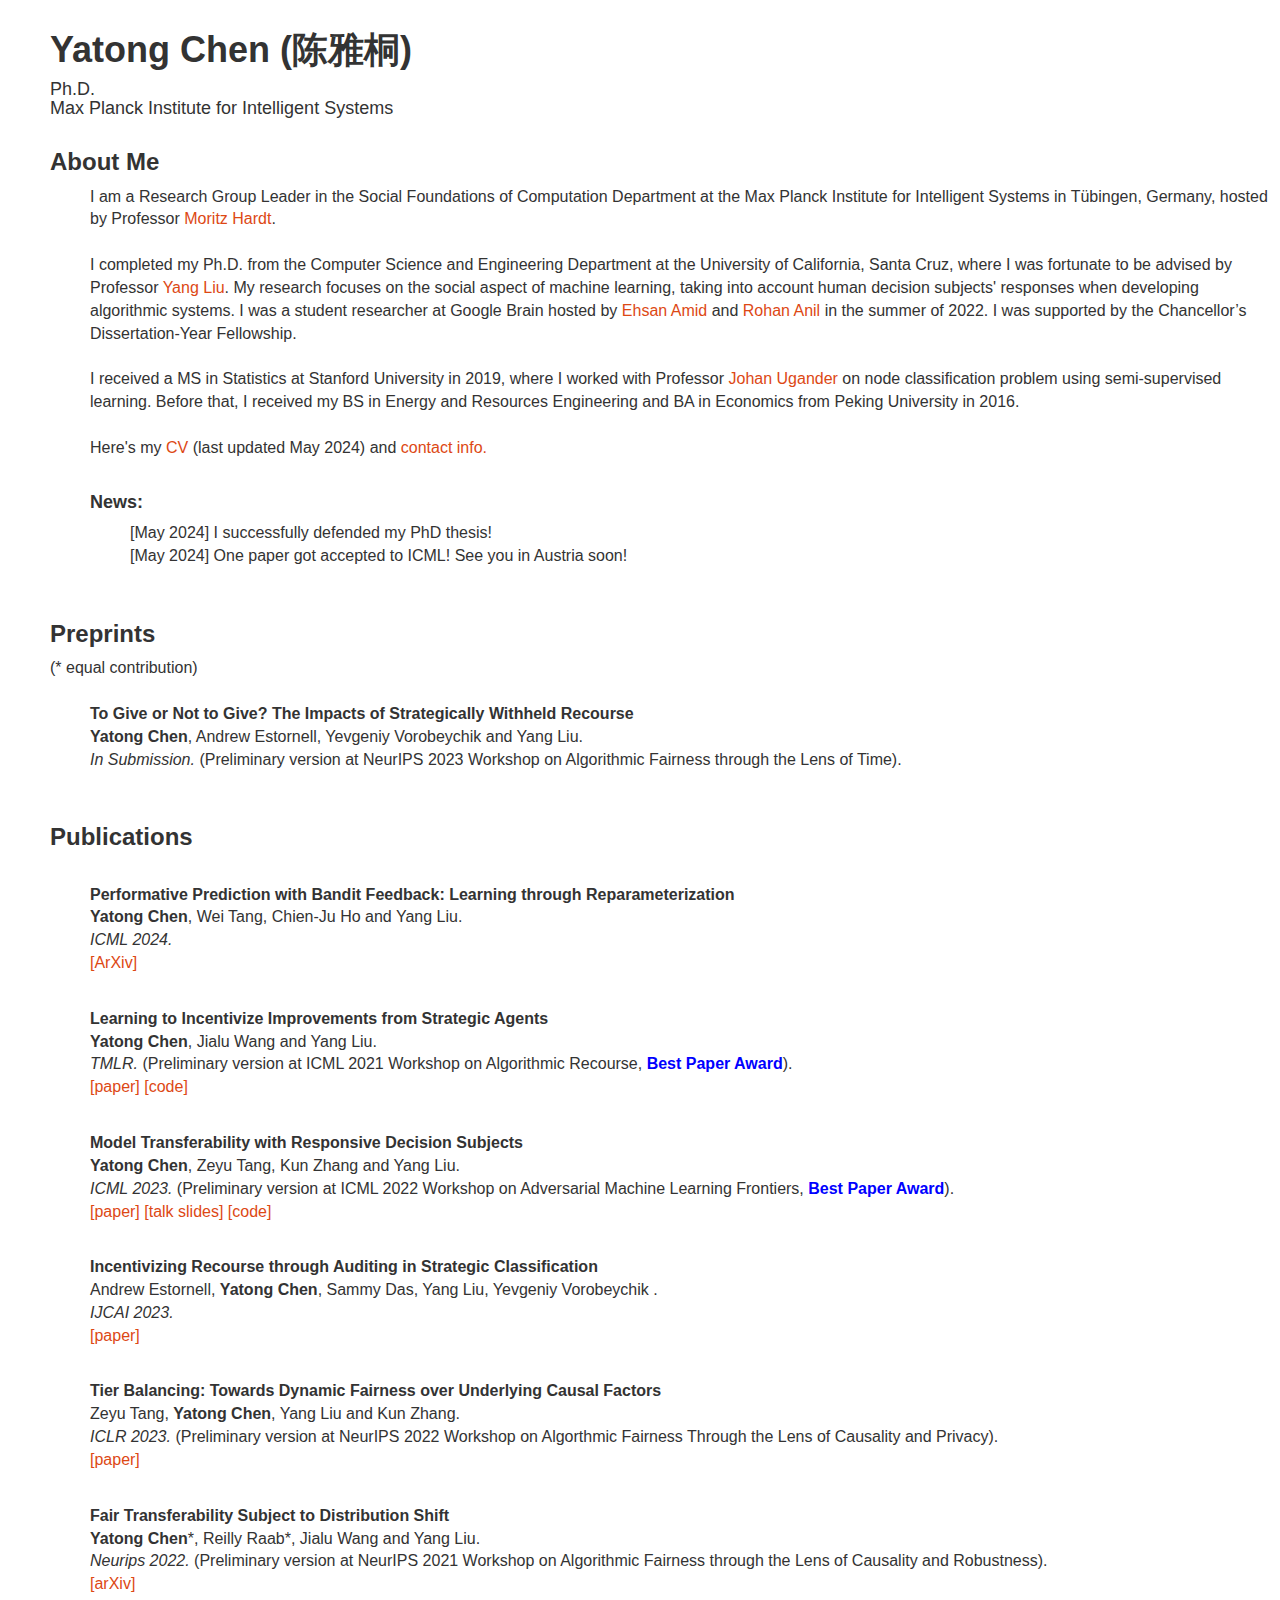
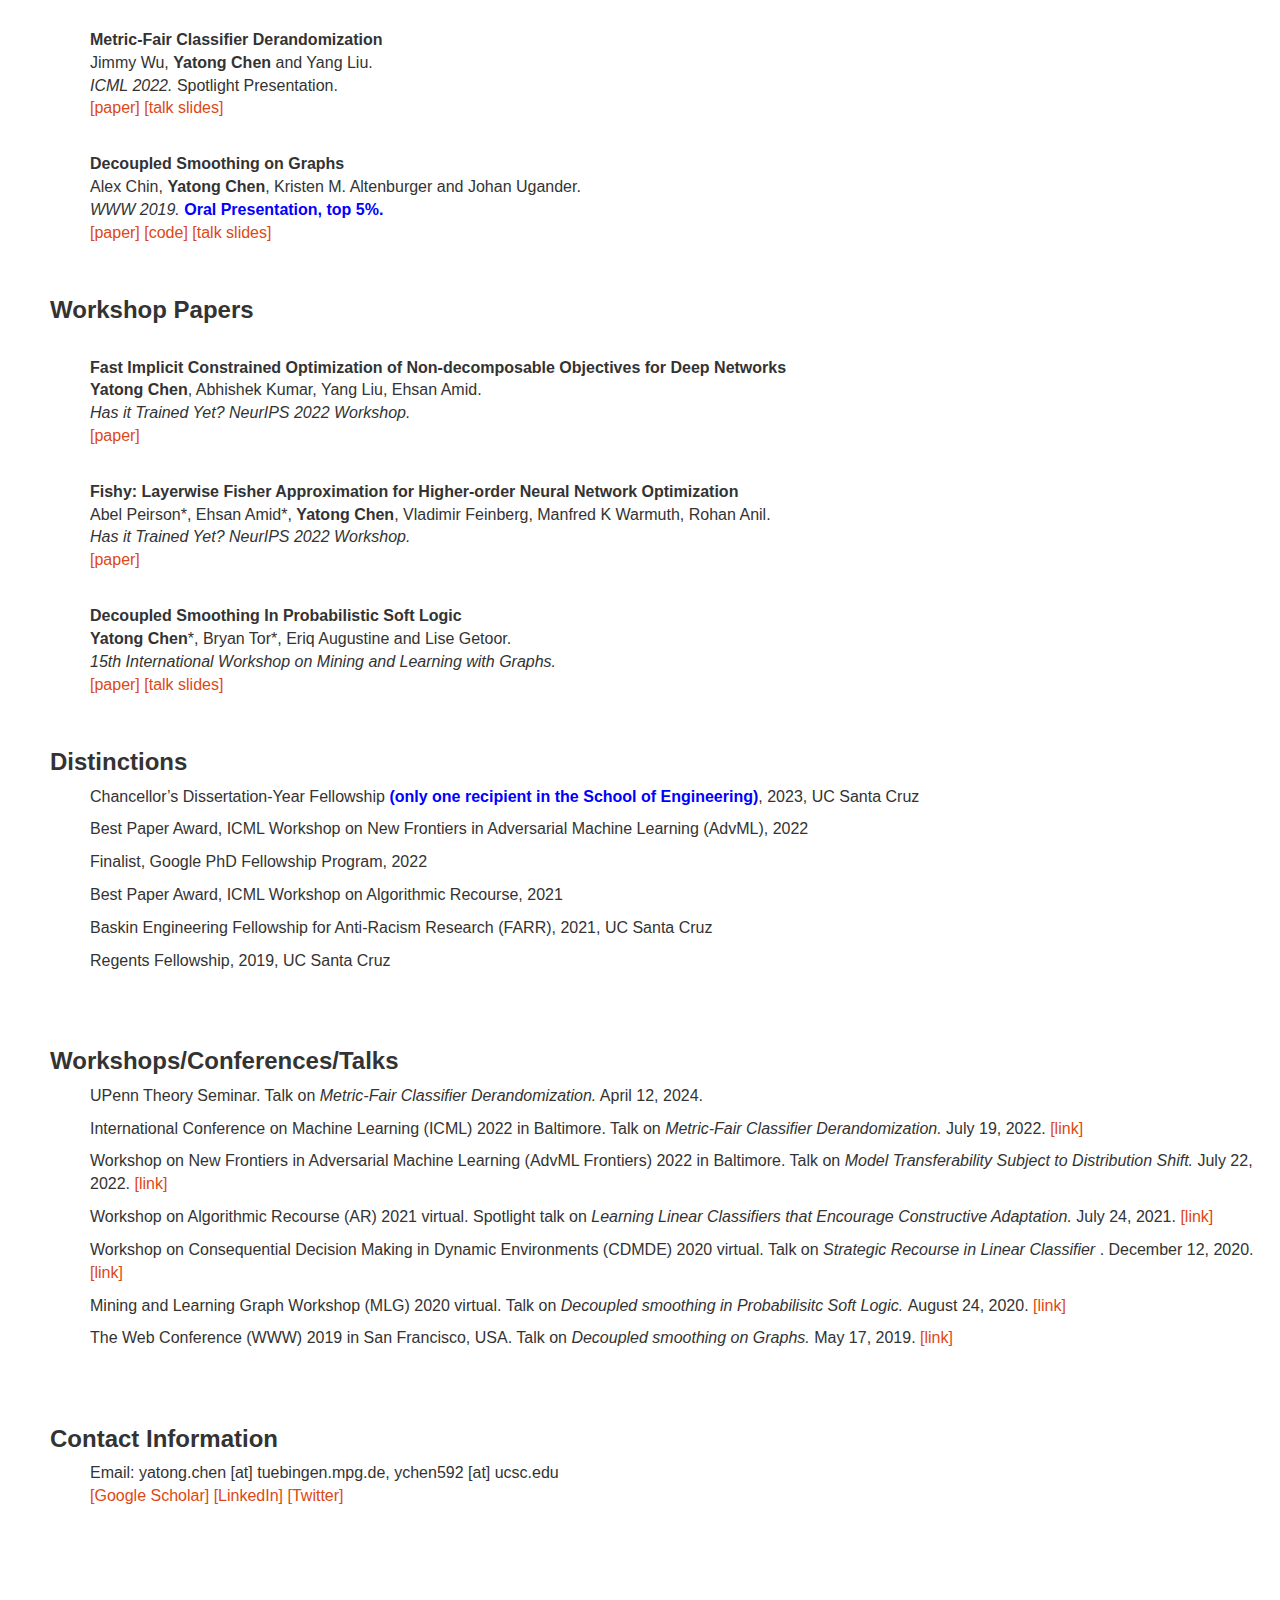
==== commit 7bc83d12: "modify email and otheres" ====
--- a/index.html
+++ b/index.html
@@ -64,7 +64,7 @@
     <table width=“100%" border="0" cellspacing=“5” cellpadding=“55”>
       <tr>
         <td width=“100%" align=“left”><h1 style=“float:left;”><b>Yatong Chen (陈雅桐)  &nbsp <br></b></h1>
-            <h4 style=“float:top;”> Ph.D. <br> University of California, Santa Cruz</h4><h5><!-- ychen592 [at] ucsc.edu<br> 
+            <h4 style=“float:top;”> Ph.D. <br> Max Planck Institute for Intelligent Systems</h4><h5><!-- ychen592 [at] ucsc.edu<br> 
                 <a href="https://scholar.google.com/citations?user=yoExm_UAAAAJ&hl=en">[Google Scholar]</a>
                 <a href="https://www.linkedin.com/in/yatong-chen-184863126/">[LinkedIn]</a>
                 <a href="https://twitter.com/YatongChen">[Twitter]</a>
@@ -83,12 +83,12 @@
 
     <h3 id=‘#about’><b>About Me</b></h3>
     <ul>
-        Starting from August 2024, I will be a Research Group Leader in the Social Foundations of Computation Department at the Max Planck Institute for Intelligent Systems in Tübingen, Germany, hosted by Professor <a href=https://www.mrtz.org/> Moritz Hardt</a>.
-
-        <br>
-
-        <br>
-        I am currently a final year Ph.D. in the Computer Science and Engineering Department at the University of California, Santa Cruz, fortunate to be advised by Professor <a href=http://www.yliuu.com/> Yang Liu</a>. My research focuses on the social aspect of machine learning, taking into account human decision subjects' responses when developing algorithmic systems. I was a student researcher at Google Brain hosted by <a href=https://sites.google.com/view/eamid/> Ehsan Amid </a> and <a href=https://research.google/people/105802/> Rohan Anil </a>in the summer of 2022. Starting from Fall 2023, I am supported by the Chancellor’s Dissertation-Year Fellowship. 
+        I am a Research Group Leader in the Social Foundations of Computation Department at the Max Planck Institute for Intelligent Systems in Tübingen, Germany, hosted by Professor <a href=https://www.mrtz.org/> Moritz Hardt</a>.
+
+        <br>
+
+        <br>
+        I completed my Ph.D. from the Computer Science and Engineering Department at the University of California, Santa Cruz, where I was fortunate to be advised by Professor <a href=http://www.yliuu.com/> Yang Liu</a>. My research focuses on the social aspect of machine learning, taking into account human decision subjects' responses when developing algorithmic systems. I was a student researcher at Google Brain hosted by <a href=https://sites.google.com/view/eamid/> Ehsan Amid </a> and <a href=https://research.google/people/105802/> Rohan Anil </a>in the summer of 2022. I was supported by the Chancellor’s Dissertation-Year Fellowship. 
         <br>
 
         <br> 
@@ -123,19 +123,19 @@
    <br>  
 
     <ul>
-        <b>To Give or Not to Give? In the Impacts of Strategically Withheld Recourse</b><br>
+        <b>To Give or Not to Give? The Impacts of Strategically Withheld Recourse</b><br>
         <b>Yatong Chen</b>, Andrew Estornell, Yevgeniy Vorobeychik and Yang Liu. <br>
          <i>In Submission. </i> (Preliminary version at NeurIPS 2023 Workshop on Algorithmic Fairness through the Lens of Time).<br>           
     </ul>  
     <br> 
 
 
-    <ul>
+<!--     <ul>
         <b>Neural Network Prior Kernel</b><br>
         Ehsan Amid, Abel Peirson, <b>Yatong Chen</b>, Rohan Anil, Wojciech Kotlowski, Manfred K Warmuth. <br>
         <i> In Submission. </i> <br>                  
     </ul>  
-    <br>  
+    <br>   -->
 
 
 
@@ -338,7 +338,7 @@
 
 <ul>
 
-Email: ychen592 [at] ucsc.edu
+Email: yatong.chen [at] tuebingen.mpg.de, ychen592 [at] ucsc.edu
 <br>
 
 <a href="https://scholar.google.com/citations?user=yoExm_UAAAAJ&hl=en">[Google Scholar]</a>
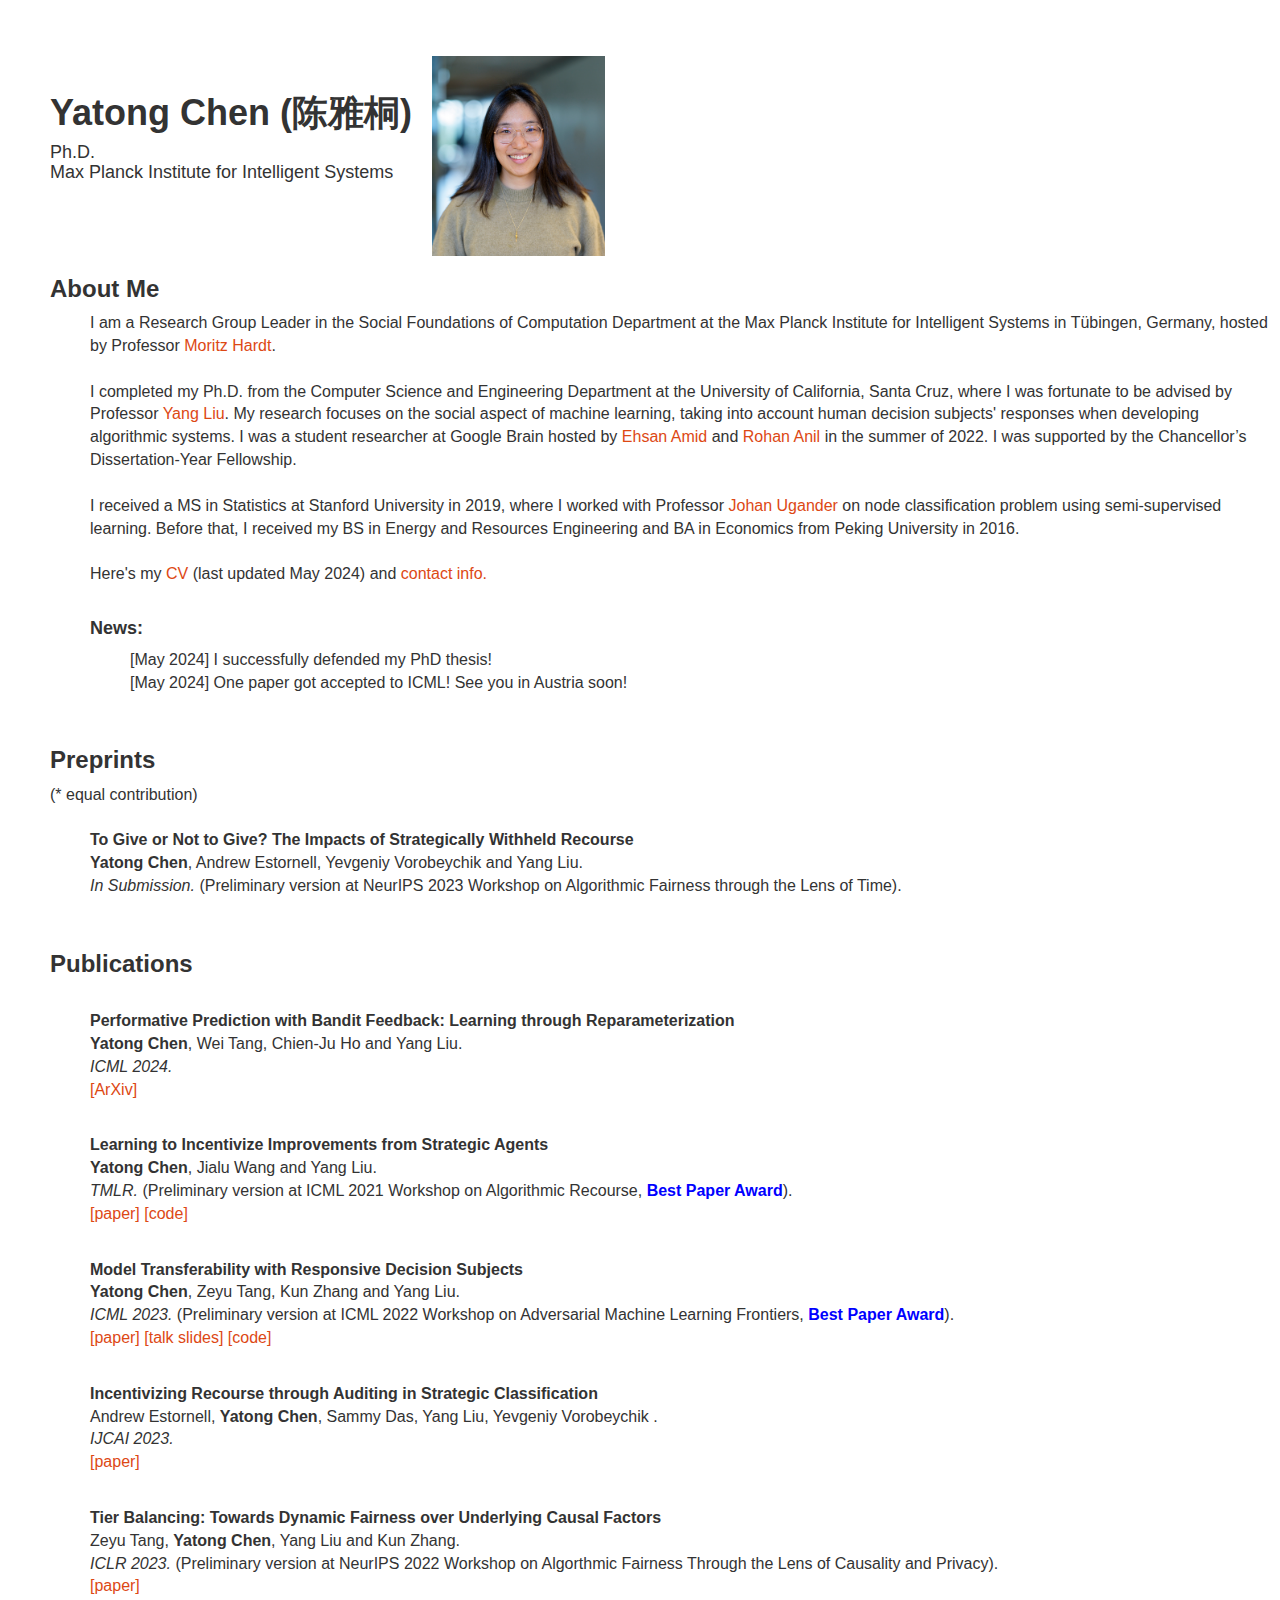
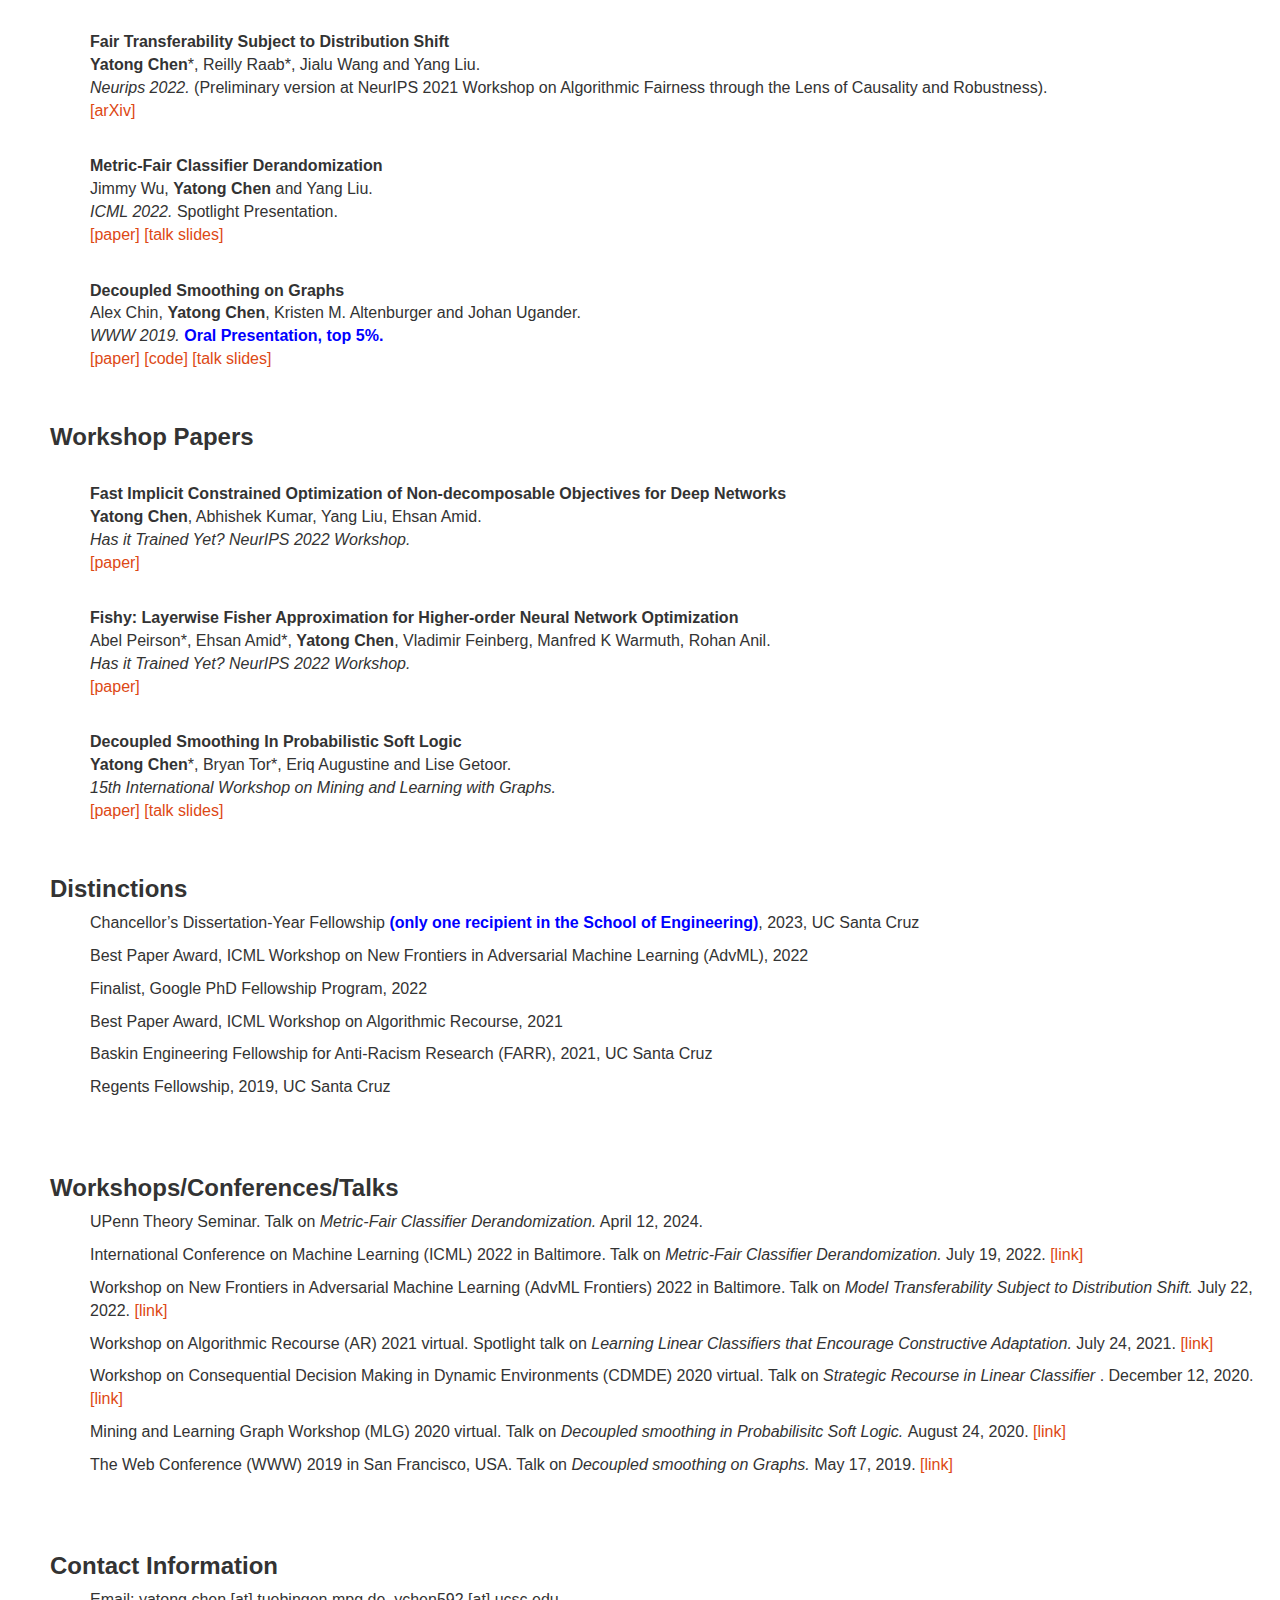
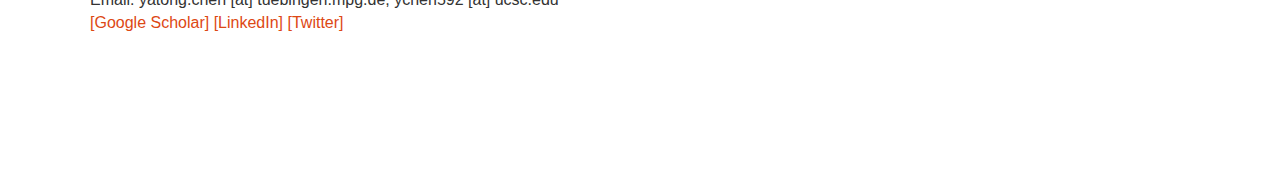
==== commit 5993e324: "change profile pic" ====
--- a/index.html
+++ b/index.html
@@ -75,7 +75,7 @@
             </td> --> 
             <td style="text-align: right;">
                 <br><br>
-                <img src="profile-pic-2023.png" style="max-width: 160px; max-height: 160px;" alt="" />
+                <img src="2024-profile-pic.jpg" style="max-width: 200px; max-height: 200px;" alt="" />
             </td>
         </tr>
     </table>
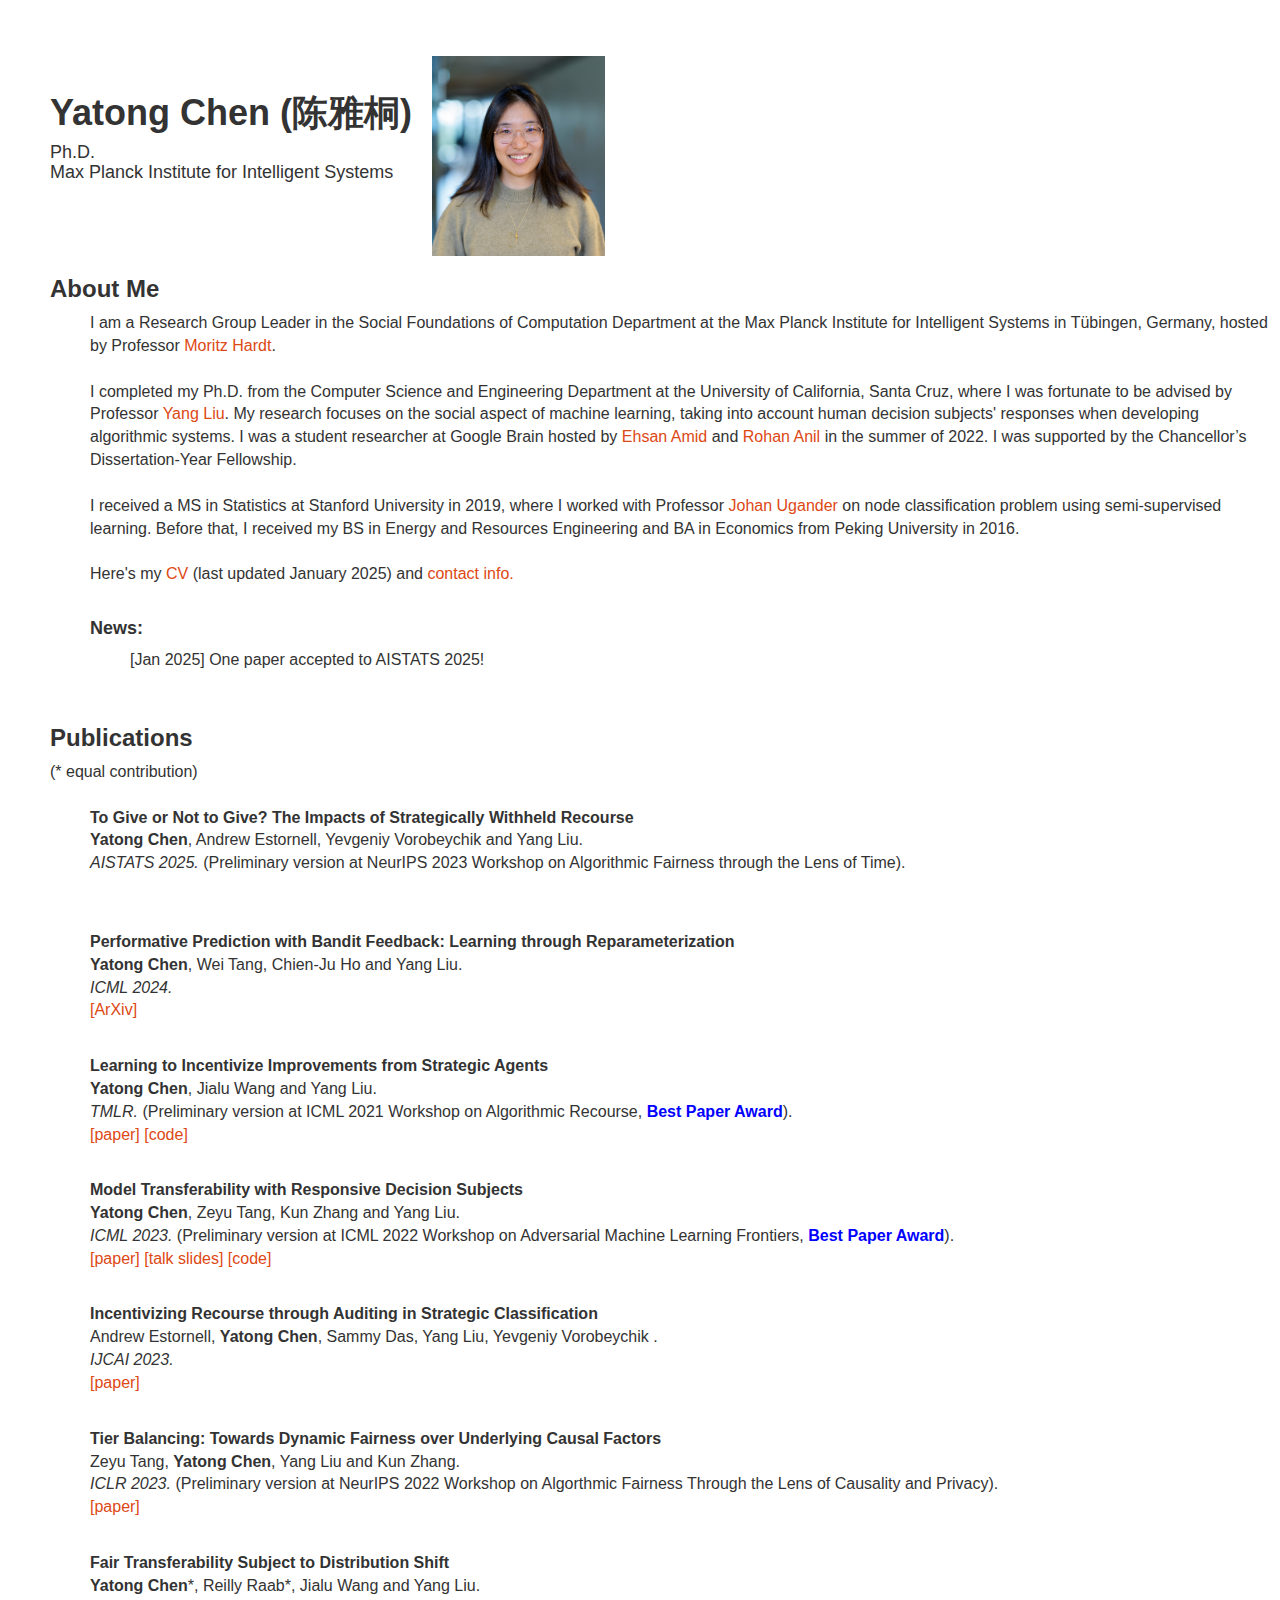
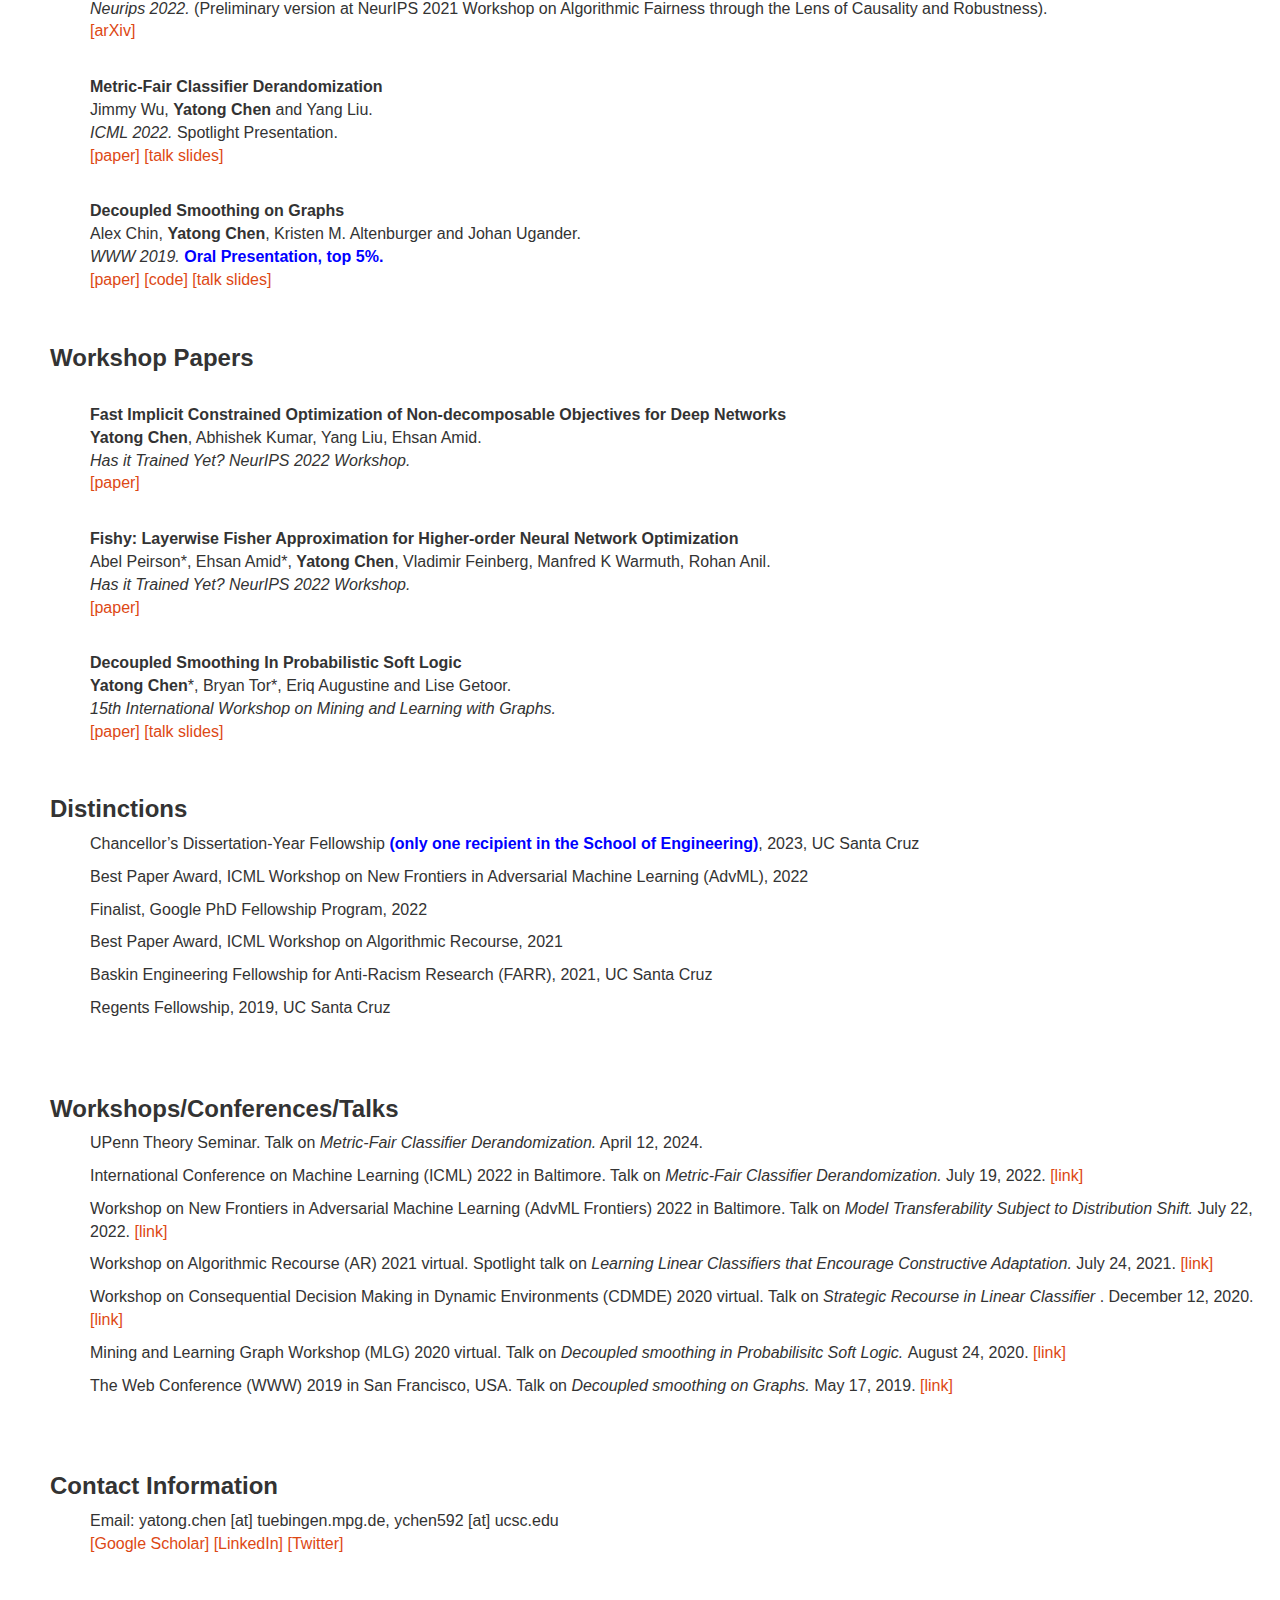
==== commit 7ee98939: "edit the aistats paper" ====
--- a/index.html
+++ b/index.html
@@ -98,17 +98,14 @@
         <br>
         <br>
 
-        Here's my <a href="https://drive.google.com/file/d/1N-Di3DfQDQZdzUwJzIQcbzheDhs7FBJL/view?usp=sharing">CV</a> (last updated May 2024) and <a href="#contact">contact info.</a>
+        Here's my <a href="https://drive.google.com/file/d/1N-Di3DfQDQZdzUwJzIQcbzheDhs7FBJL/view?usp=sharing">CV</a> (last updated January 2025) and <a href="#contact">contact info.</a>
 
         <br>
         <br>
 
         <h4><b>News:</b></h4>
 
-        <ul> [May 2024] I successfully defended my PhD thesis! 
-        </ul> 
-
-        <ul> [May 2024] One paper got accepted to ICML! See you in Austria soon!
+        <ul> [Jan 2025] One paper accepted to AISTATS 2025!
         </ul> 
         
 
@@ -116,7 +113,7 @@
     </ul>
     <br>
 
-   <h3 id=‘Preprints’><b>Preprints</b></h3>
+<!--    <h3 id=‘Preprints’><b>Preprints</b></h3>
 
     (* equal contribution)
     <br>  
@@ -127,22 +124,23 @@
         <b>Yatong Chen</b>, Andrew Estornell, Yevgeniy Vorobeychik and Yang Liu. <br>
          <i>In Submission. </i> (Preliminary version at NeurIPS 2023 Workshop on Algorithmic Fairness through the Lens of Time).<br>           
     </ul>  
-    <br> 
-
-
-<!--     <ul>
-        <b>Neural Network Prior Kernel</b><br>
-        Ehsan Amid, Abel Peirson, <b>Yatong Chen</b>, Rohan Anil, Wojciech Kotlowski, Manfred K Warmuth. <br>
-        <i> In Submission. </i> <br>                  
-    </ul>  
-    <br>   -->
+    <br>  -->
+
 
 
 
     <h3 id=‘Publications’><b>Publications</b></h3>
-
-<!--     (* equal contribution)
-    <br>  -->  
+    
+     (* equal contribution)
+    <br>
+    <br>    
+    <ul>
+        <b>To Give or Not to Give? The Impacts of Strategically Withheld Recourse</b><br>
+        <b>Yatong Chen</b>, Andrew Estornell, Yevgeniy Vorobeychik and Yang Liu. <br>
+         <i>AISTATS 2025. </i> (Preliminary version at NeurIPS 2023 Workshop on Algorithmic Fairness through the Lens of Time).<br>           
+    </ul>  
+    <br> 
+
     <br>   
 
     <ul>
